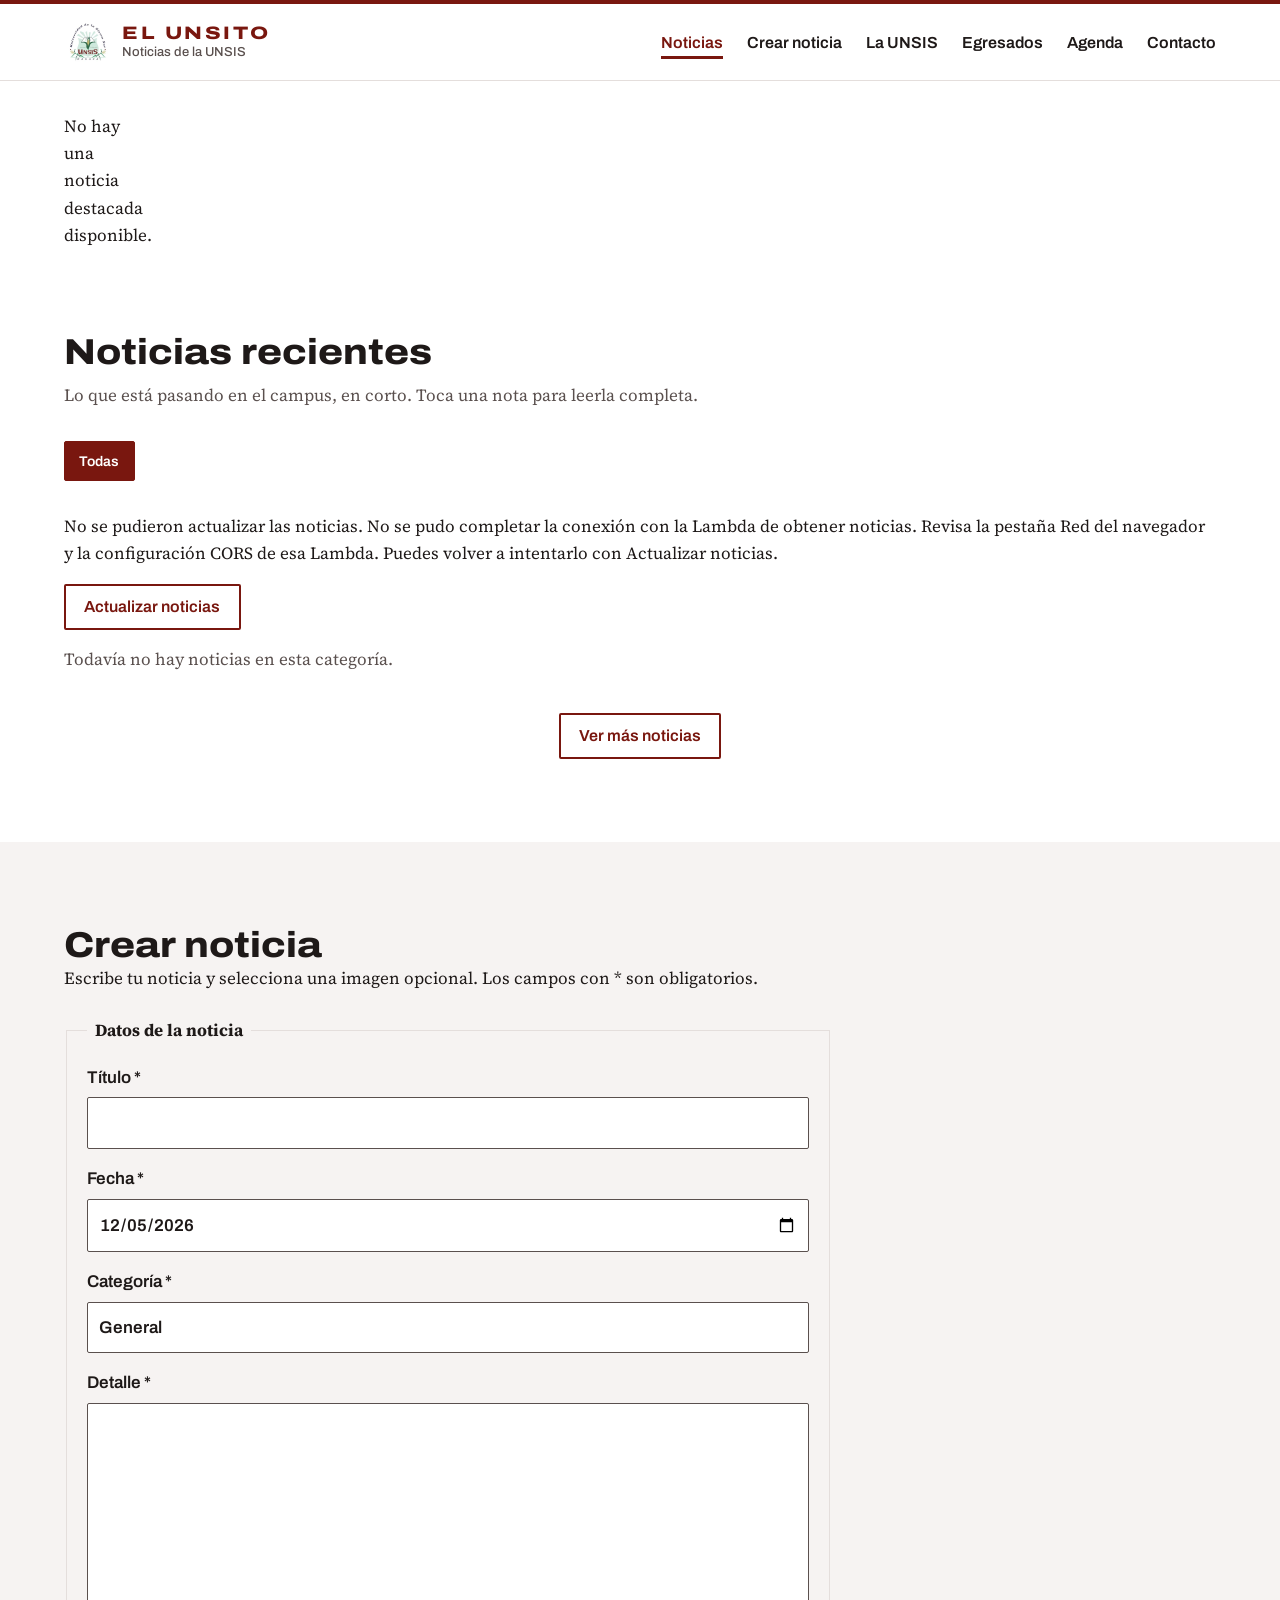
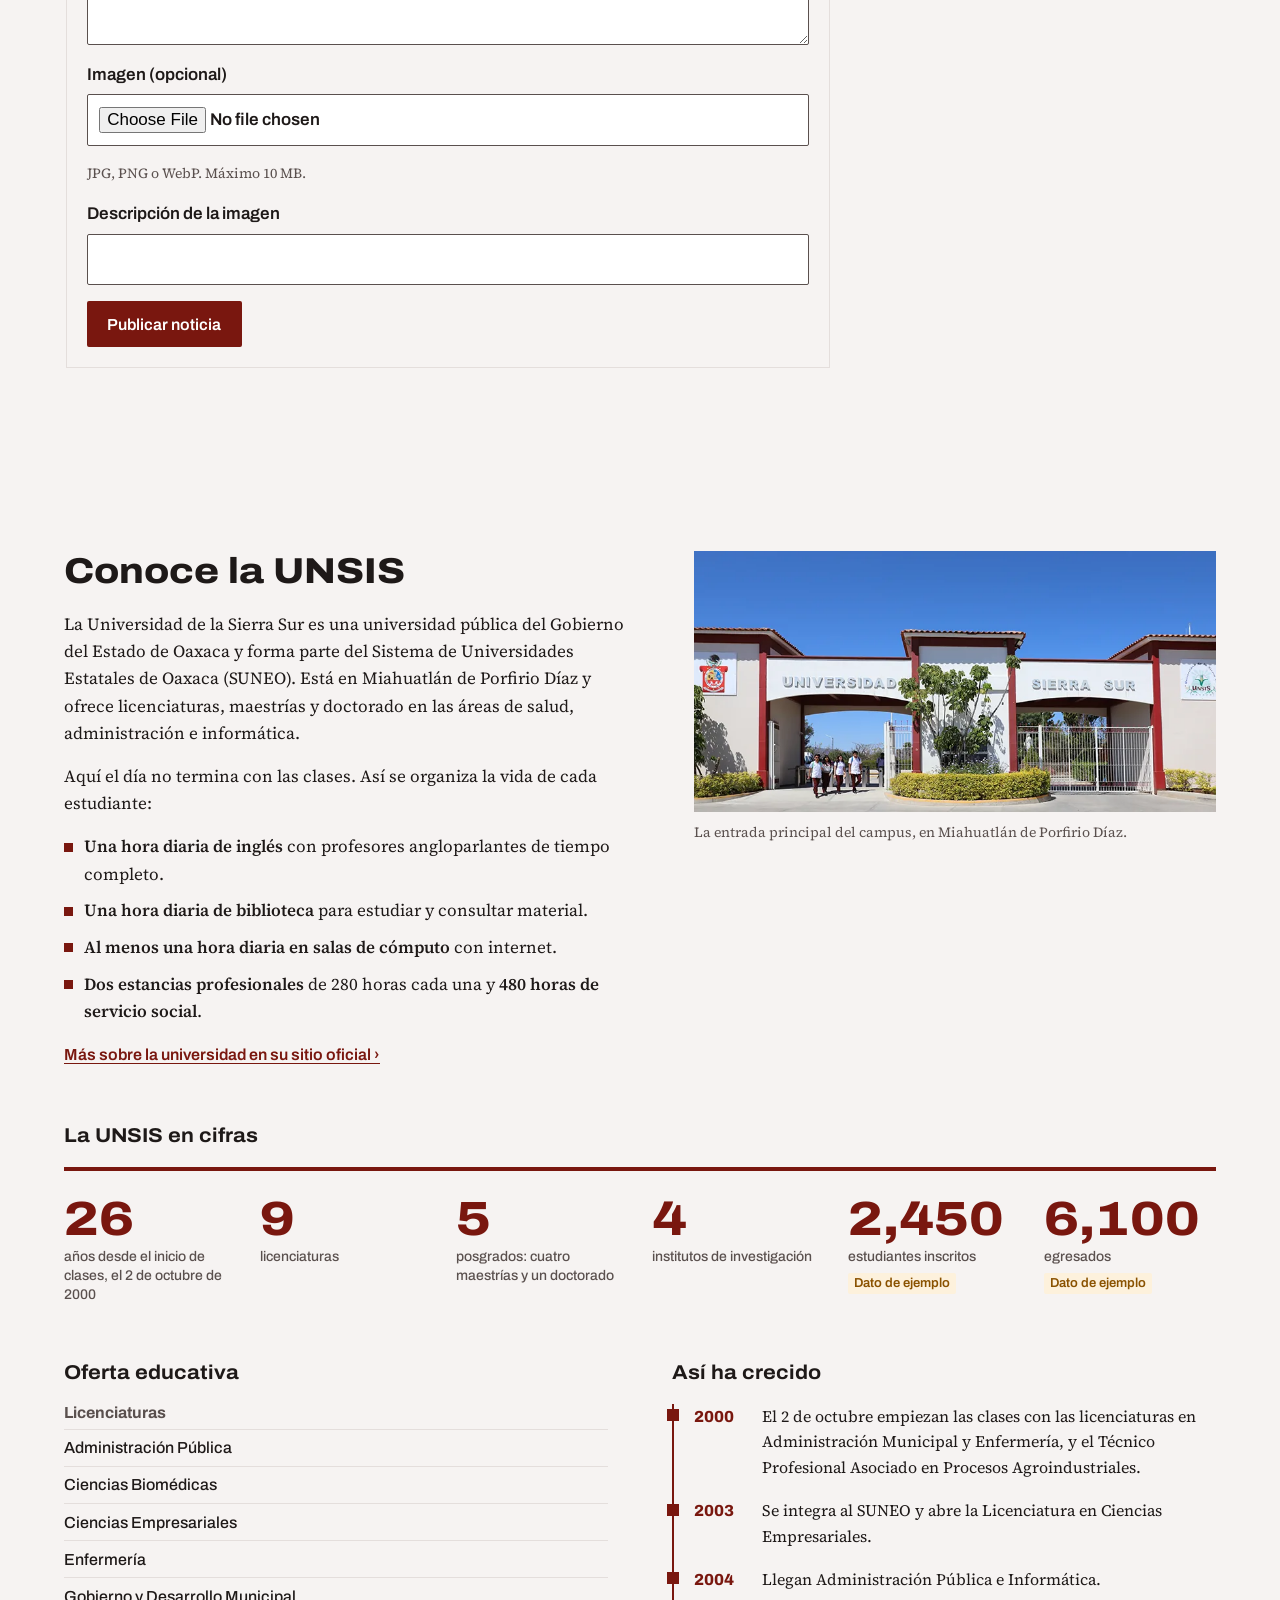
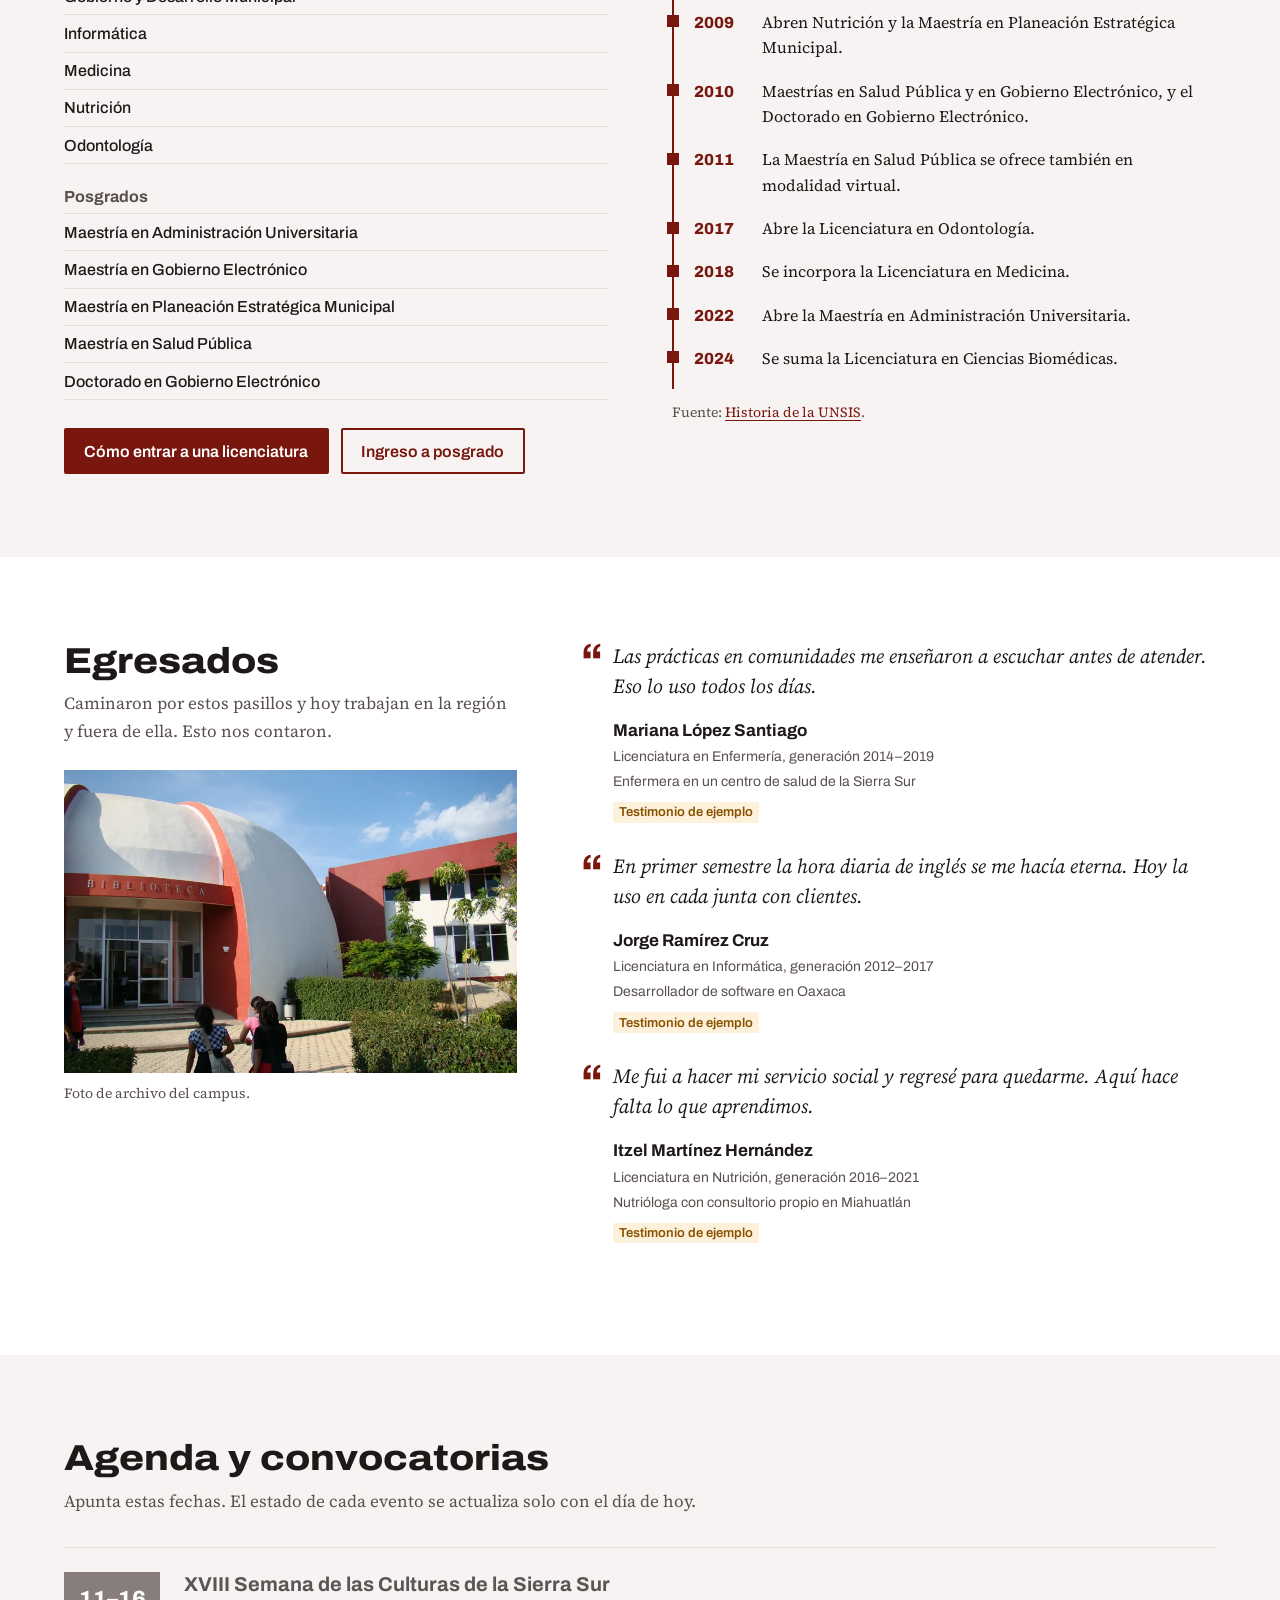
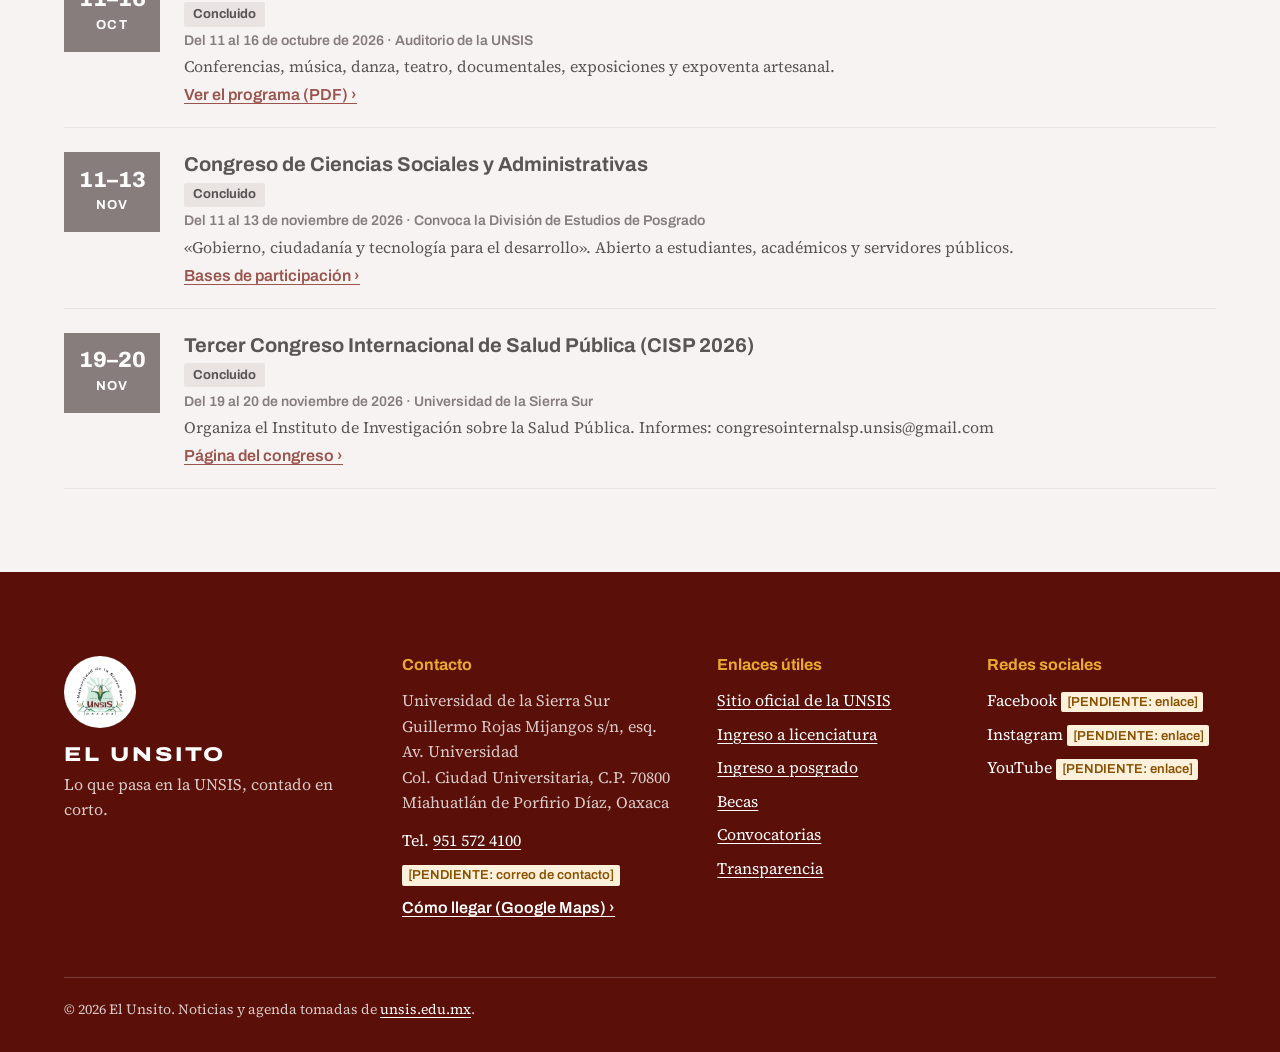
==== index.html @ 3e8b5d16 "Agrega Gaceta UNSIS y plan de monitoreo y resiliencia" ====
<!doctype html>
<html lang="es-MX">
<head>
  <meta charset="utf-8">
  <meta name="viewport" content="width=device-width, initial-scale=1">
  <title>El Unsito | Noticias de la Universidad de la Sierra Sur</title>
  <meta name="description" content="El Unsito: noticias, agenda y vida universitaria de la Universidad de la Sierra Sur (UNSIS), en Miahuatlán de Porfirio Díaz, Oaxaca.">
  <link rel="icon" href="imagenes/favicon.png" type="image/png">

  <!-- Tipografías: Archivo (titulares) y Source Serif 4 (lectura). Sin internet se usan las del sistema. -->
  <link rel="preconnect" href="https://fonts.googleapis.com">
  <link rel="preconnect" href="https://fonts.gstatic.com" crossorigin>
  <link rel="stylesheet" href="https://fonts.googleapis.com/css2?family=Archivo:wdth,wght@100..125,400..800&family=Source+Serif+4:ital,opsz,wght@0,8..60,400..700;1,8..60,400..700&display=swap">
  <link rel="stylesheet" href="css/styles.css">

  <!-- Marca que JavaScript está disponible (el menú móvil solo se oculta si hay JS) -->
  <script>document.documentElement.classList.add('js');</script>
  <script src="js/main.js?v=noticias-compatibilidad-6" defer></script>
</head>
<body>
  <a class="saltar" href="#contenido">Saltar al contenido</a>

  <!-- ========== ENCABEZADO FIJO ========== -->
  <header class="encabezado">
    <div class="contenedor encabezado__barra">
      <h1 class="marca">
        <a class="marca__enlace" href="#inicio">
          <img class="marca__logo" src="imagenes/logo-unsis.webp" alt="" width="48" height="48">
          <span class="marca__textos">
            <span class="marca__nombre">El Unsito</span>
            <span class="marca__lema">Noticias de la UNSIS</span>
          </span>
        </a>
      </h1>

      <button class="menu-boton" type="button" aria-expanded="false" aria-controls="menu-principal">
        <span class="menu-boton__icono" aria-hidden="true"></span>
        <span class="menu-boton__texto">Menú</span>
      </button>

      <nav class="navegacion" id="menu-principal" aria-label="Principal">
        <ul class="navegacion__lista">
          <li><a class="navegacion__enlace" href="#noticias">Noticias</a></li>
          <li><a class="navegacion__enlace" href="#crear-noticia">Crear noticia</a></li>
          <li><a class="navegacion__enlace" href="#unsis">La UNSIS</a></li>
          <li><a class="navegacion__enlace" href="#egresados">Egresados</a></li>
          <li><a class="navegacion__enlace" href="#agenda">Agenda</a></li>
          <li><a class="navegacion__enlace" href="#contacto">Contacto</a></li>
        </ul>
      </nav>
    </div>
  </header>

  <main id="contenido" tabindex="-1">

    <!-- ========== NOTICIA DESTACADA (se llena desde js/main.js) ========== -->
    <section class="destacada" id="inicio" aria-labelledby="destacada-titulo">
      <div class="contenedor destacada__rejilla" id="destacada"></div>
      <noscript>
        <div class="contenedor aviso-sin-js">
          <p>Para ver las noticias y la agenda activa JavaScript en tu navegador, o visita <a href="https://www.unsis.edu.mx/web/">unsis.edu.mx</a>.</p>
        </div>
      </noscript>
    </section>

    <!-- ========== NOTICIAS RECIENTES ========== -->
    <section class="seccion noticias" id="noticias" aria-labelledby="noticias-titulo">
      <div class="contenedor">
        <div class="seccion__cabecera">
          <h2 class="seccion__titulo" id="noticias-titulo">Noticias recientes</h2>
          <p class="seccion__entrada">Lo que está pasando en el campus, en corto. Toca una nota para leerla completa.</p>
        </div>

        <div class="filtros" role="group" aria-label="Filtrar noticias por categoría" id="filtros"></div>
        <p role="status" aria-live="polite" id="noticias-estado"></p>
        <button class="boton boton--contorno" type="button" id="recargar-noticias">Actualizar noticias</button>

        <div class="rejilla-noticias" id="lista-noticias"></div>

        <div class="noticias__mas">
          <button class="boton boton--contorno" type="button" id="ver-mas" hidden>Ver más noticias</button>
        </div>
      </div>
    </section>

    <section class="seccion seccion--cal" id="crear-noticia" aria-labelledby="crear-titulo">
      <div class="contenedor">
        <h2 class="seccion__titulo" id="crear-titulo">Crear noticia</h2>
        <p>Escribe tu noticia y selecciona una imagen opcional. Los campos con * son obligatorios.</p>
        <form id="formulario-noticia" class="formulario-noticia">
          <fieldset id="campos-noticia">
            <legend>Datos de la noticia</legend>
            <label>Título *<input name="titulo" required maxlength="180"></label>
            <label>Fecha *<input name="fecha" type="date" required></label>
            <label>Categoría *<input name="categoria" required maxlength="60" value="General"></label>
            <label>Detalle *<textarea name="detalle" required rows="8" maxlength="30000"></textarea></label>
            <label>Imagen (opcional)<input name="archivo" type="file" accept="image/jpeg,image/png,image/webp"></label>
            <p class="formulario-noticia__ayuda">JPG, PNG o WebP. Máximo 10 MB.</p>
            <label>Descripción de la imagen<input name="alt" maxlength="300"></label>
            <button class="boton" type="submit">Publicar noticia</button>
          </fieldset>
          <p id="publicacion-estado" role="status" aria-live="polite"></p>
        </form>
      </div>
    </section>

    <!-- ========== INFORMACIÓN INSTITUCIONAL ========== -->
    <section class="seccion seccion--cal institucional" id="unsis" aria-labelledby="unsis-titulo">
      <div class="contenedor">
        <div class="institucional__intro">
          <div class="institucional__texto">
            <h2 class="seccion__titulo" id="unsis-titulo">Conoce la UNSIS</h2>
            <p>La Universidad de la Sierra Sur es una universidad pública del Gobierno del Estado de Oaxaca y forma parte del Sistema de Universidades Estatales de Oaxaca (SUNEO). Está en Miahuatlán de Porfirio Díaz y ofrece licenciaturas, maestrías y doctorado en las áreas de salud, administración e informática.</p>
            <p>Aquí el día no termina con las clases. Así se organiza la vida de cada estudiante:</p>
            <ul class="dia-unsis">
              <li><strong>Una hora diaria de inglés</strong> con profesores angloparlantes de tiempo completo.</li>
              <li><strong>Una hora diaria de biblioteca</strong> para estudiar y consultar material.</li>
              <li><strong>Al menos una hora diaria en salas de cómputo</strong> con internet.</li>
              <li><strong>Dos estancias profesionales</strong> de 280 horas cada una y <strong>480 horas de servicio social</strong>.</li>
            </ul>
            <p><a class="enlace-flecha" href="https://www.unsis.edu.mx/web/nuestra_universidad/que_es_la_unsis">Más sobre la universidad en su sitio oficial</a></p>
          </div>
          <figure class="institucional__foto">
            <img src="imagenes/entrada-principal.webp" width="800" height="400" loading="lazy" decoding="async"
                 alt="Entrada principal de la universidad: arco blanco con pilares rojos y la leyenda Universidad Sierra Sur; varios estudiantes salen caminando.">
            <figcaption>La entrada principal del campus, en Miahuatlán de Porfirio Díaz.</figcaption>
          </figure>
        </div>

        <!-- Cifras: se llenan desde js/main.js (arreglo CIFRAS) -->
        <h3 class="subtitulo">La UNSIS en cifras</h3>
        <dl class="cifras" id="cifras"></dl>

        <div class="institucional__columnas">
          <div class="oferta">
            <h3 class="subtitulo">Oferta educativa</h3>
            <h4 class="oferta__nivel">Licenciaturas</h4>
            <ul class="oferta__lista">
              <li><a href="https://www.unsis.edu.mx/web/ensenanza/licenciaturas/licenciatura_en_administracion_publica">Administración Pública</a></li>
              <li><a href="https://www.unsis.edu.mx/web/ensenanza/licenciaturas/licenciatura_en_ciencias_biomedicas">Ciencias Biomédicas</a></li>
              <li><a href="https://www.unsis.edu.mx/web/ensenanza/licenciaturas/licenciatura_en_ciencias_empresariales">Ciencias Empresariales</a></li>
              <li><a href="https://www.unsis.edu.mx/web/ensenanza/licenciaturas/licenciatura_en_enfermeria">Enfermería</a></li>
              <li><a href="https://www.unsis.edu.mx/web/ensenanza/licenciaturas/licenciatura_en_gobierno_y_desarrollo_municipal">Gobierno y Desarrollo Municipal</a></li>
              <li><a href="https://www.unsis.edu.mx/web/ensenanza/licenciaturas/licenciatura_en_informatica">Informática</a></li>
              <li><a href="https://www.unsis.edu.mx/web/ensenanza/licenciaturas/licenciatura_en_medicina">Medicina</a></li>
              <li><a href="https://www.unsis.edu.mx/web/ensenanza/licenciaturas/licenciatura_en_nutricion">Nutrición</a></li>
              <li><a href="https://www.unsis.edu.mx/web/ensenanza/licenciaturas/licenciatura_en_odontologia">Odontología</a></li>
            </ul>
            <h4 class="oferta__nivel">Posgrados</h4>
            <ul class="oferta__lista">
              <li><a href="https://www.unsis.edu.mx/web/ensenanza/posgrado/maestria_en_administracion_universitaria">Maestría en Administración Universitaria</a></li>
              <li><a href="https://www.unsis.edu.mx/web/ensenanza/posgrado/maestria_en_gobierno_electronico">Maestría en Gobierno Electrónico</a></li>
              <li><a href="https://www.unsis.edu.mx/web/ensenanza/posgrado/Maestria_en_planeacion_estrategica_municipal">Maestría en Planeación Estratégica Municipal</a></li>
              <li><a href="https://www.unsis.edu.mx/web/ensenanza/posgrado/maestria_en_salud_publica">Maestría en Salud Pública</a></li>
              <li><a href="https://www.unsis.edu.mx/web/ensenanza/posgrado/doctorado_en_gobierno_electronico">Doctorado en Gobierno Electrónico</a></li>
            </ul>
            <div class="oferta__acciones">
              <a class="boton" href="https://www.unsis.edu.mx/web/ensenanza/ingreso_a_la_licenciatura">Cómo entrar a una licenciatura</a>
              <a class="boton boton--contorno" href="https://www.unsis.edu.mx/web/ensenanza/ingreso_a_posgrado">Ingreso a posgrado</a>
            </div>
          </div>

          <div class="historia">
            <h3 class="subtitulo">Así ha crecido</h3>
            <ol class="linea-tiempo">
              <li><span class="linea-tiempo__anio">2000</span><p>El 2 de octubre empiezan las clases con las licenciaturas en Administración Municipal y Enfermería, y el Técnico Profesional Asociado en Procesos Agroindustriales.</p></li>
              <li><span class="linea-tiempo__anio">2003</span><p>Se integra al SUNEO y abre la Licenciatura en Ciencias Empresariales.</p></li>
              <li><span class="linea-tiempo__anio">2004</span><p>Llegan Administración Pública e Informática.</p></li>
              <li><span class="linea-tiempo__anio">2009</span><p>Abren Nutrición y la Maestría en Planeación Estratégica Municipal.</p></li>
              <li><span class="linea-tiempo__anio">2010</span><p>Maestrías en Salud Pública y en Gobierno Electrónico, y el Doctorado en Gobierno Electrónico.</p></li>
              <li><span class="linea-tiempo__anio">2011</span><p>La Maestría en Salud Pública se ofrece también en modalidad virtual.</p></li>
              <li><span class="linea-tiempo__anio">2017</span><p>Abre la Licenciatura en Odontología.</p></li>
              <li><span class="linea-tiempo__anio">2018</span><p>Se incorpora la Licenciatura en Medicina.</p></li>
              <li><span class="linea-tiempo__anio">2022</span><p>Abre la Maestría en Administración Universitaria.</p></li>
              <li><span class="linea-tiempo__anio">2024</span><p>Se suma la Licenciatura en Ciencias Biomédicas.</p></li>
            </ol>
            <p class="nota-fuente">Fuente: <a href="https://www.unsis.edu.mx/web/nuestra_universidad/historia">Historia de la UNSIS</a>.</p>
          </div>
        </div>
      </div>
    </section>

    <!-- ========== EGRESADOS (se llena desde js/main.js) ========== -->
    <section class="seccion egresados" id="egresados" aria-labelledby="egresados-titulo">
      <div class="contenedor egresados__rejilla">
        <div class="egresados__cabecera">
          <h2 class="seccion__titulo" id="egresados-titulo">Egresados</h2>
          <p class="seccion__entrada">Caminaron por estos pasillos y hoy trabajan en la región y fuera de ella. Esto nos contaron.</p>
          <figure class="egresados__foto">
            <img src="imagenes/biblioteca-cupula.webp" width="800" height="600" loading="lazy" decoding="async"
                 alt="Edificio de la biblioteca con cúpula blanca y banda roja; varias estudiantes caminan hacia la entrada.">
            <figcaption>Foto de archivo del campus.</figcaption>
          </figure>
        </div>
        <ul class="testimonios" id="testimonios"></ul>
      </div>
    </section>

    <!-- ========== AGENDA Y CONVOCATORIAS (se llena desde js/main.js) ========== -->
    <section class="seccion seccion--cal agenda" id="agenda" aria-labelledby="agenda-titulo">
      <div class="contenedor">
        <div class="seccion__cabecera">
          <h2 class="seccion__titulo" id="agenda-titulo">Agenda y convocatorias</h2>
          <p class="seccion__entrada">Apunta estas fechas. El estado de cada evento se actualiza solo con el día de hoy.</p>
        </div>
        <ol class="agenda__lista" id="lista-agenda"></ol>
      </div>
    </section>
  </main>

  <!-- ========== PIE DE PÁGINA ========== -->
  <footer class="pie" id="contacto">
    <div class="contenedor pie__rejilla">
      <div class="pie__marca">
        <img class="pie__logo" src="imagenes/logo-unsis.webp" width="72" height="72" loading="lazy" alt="Escudo de la Universidad de la Sierra Sur">
        <p class="pie__nombre">El Unsito</p>
        <p>Lo que pasa en la UNSIS, contado en corto.</p>
      </div>

      <div class="pie__bloque">
        <h2 class="pie__titulo">Contacto</h2>
        <address class="pie__direccion">
          Universidad de la Sierra Sur<br>
          Guillermo Rojas Mijangos s/n, esq. Av. Universidad<br>
          Col. Ciudad Universitaria, C.P. 70800<br>
          Miahuatlán de Porfirio Díaz, Oaxaca
        </address>
        <p>Tel. <a href="tel:+529515724100">951 572 4100</a></p>
        <p><span class="marcador">[PENDIENTE: correo de contacto]</span></p>
        <p><a class="enlace-flecha" href="https://www.google.com/maps/search/?api=1&amp;query=Universidad+de+la+Sierra+Sur%2C+Miahuatl%C3%A1n+de+Porfirio+D%C3%ADaz%2C+Oaxaca">Cómo llegar (Google Maps)</a></p>
      </div>

      <div class="pie__bloque">
        <h2 class="pie__titulo">Enlaces útiles</h2>
        <ul class="pie__lista">
          <li><a href="https://www.unsis.edu.mx/web/">Sitio oficial de la UNSIS</a></li>
          <li><a href="https://www.unsis.edu.mx/web/ensenanza/ingreso_a_la_licenciatura">Ingreso a licenciatura</a></li>
          <li><a href="https://www.unsis.edu.mx/web/ensenanza/ingreso_a_posgrado">Ingreso a posgrado</a></li>
          <li><a href="https://www.unsis.edu.mx/web/ensenanza/becas">Becas</a></li>
          <li><a href="https://www.unsis.edu.mx/web/node/323">Convocatorias</a></li>
          <li><a href="https://www.unsis.edu.mx/web/node/208">Transparencia</a></li>
        </ul>
      </div>

      <div class="pie__bloque">
        <h2 class="pie__titulo">Redes sociales</h2>
        <!-- Se llena desde js/main.js (arreglo REDES) -->
        <ul class="pie__lista" id="redes"></ul>
      </div>
    </div>
    <div class="contenedor pie__legal">
      <p>© <span id="anio">2026</span> El Unsito. Noticias y agenda tomadas de <a href="https://www.unsis.edu.mx/web/">unsis.edu.mx</a>.</p>
    </div>
  </footer>

  <!-- ========== LECTOR DE NOTAS (ventana accesible) ========== -->
  <dialog class="lector" id="lector" aria-labelledby="lector-titulo">
    <div class="lector__marco">
      <button class="lector__cerrar" type="button" data-cerrar>Cerrar<span aria-hidden="true">×</span></button>
      <article class="lector__contenido" id="lector-contenido"></article>
    </div>
  </dialog>
</body>
</html>
---- css/styles.css ----
/* ==========================================================================
   El Unsito · Hoja de estilos
   Concepto "letrero de campus": muros blancos (fondo) y bandas rojo óxido
   con letras blancas, como los letreros de los edificios de la UNSIS.
   Enfoque mobile-first: los estilos base son para celular y las
   consultas @media agregan cambios para tableta (40rem) y escritorio (64rem).
   ========================================================================== */

/* ---------- 1. Variables de diseño (tokens) ---------- */
:root {
  /* Color institucional (verificado en unsis.edu.mx) y derivados */
  --rojo: #79170F;            /* rojo óxido: marca, botones, letreros */
  --rojo-profundo: #5A0F09;   /* hover y pie de página */
  --rojo-tenue: #F8ECEA;
  --azul: #1D4E6E;            /* azul sierra: secundario y anillo de foco */
  --azul-tenue: #E8EFF5;
  --maiz: #E8A92C;            /* acento: solo sobre fondos oscuros */
  --maiz-oscuro: #7F5600;

  /* Neutros */
  --tinta: #1E1918;
  --piedra: #5A504E;
  --linea: #E4DEDC;
  --cal: #F6F3F2;
  --blanco: #FFFFFF;
  --sobre-rojo-tenue: #F3DDD9; /* texto secundario sobre rojo (8.4:1) */
  --sobre-pie: #D9C9C6;        /* texto secundario en el pie (8.7:1) */

  /* Estados (texto / fondo) */
  --exito: #1F6E3D;  --exito-fondo: #E6F2EA;
  --aviso: #8A5200;  --aviso-fondo: #FDF1DC;
  --error: #B3261E;  --error-fondo: #FCEBEA;
  --info: #1D4E6E;   --info-fondo: #E8EFF5;

  /* Tipografía */
  --fuente-titulos: "Archivo", "Helvetica Neue", Arial, sans-serif;
  --fuente-texto: "Source Serif 4", Georgia, "Times New Roman", serif;
  --t-mini: 0.8125rem;
  --t-chico: 0.875rem;
  --t-ui: 1rem;
  --t-base: 1.0625rem;
  --t-medio: 1.25rem;
  --t-seccion: clamp(1.625rem, 1.2rem + 1.6vw, 2.25rem);
  --t-portada: clamp(1.875rem, 1.1rem + 3.2vw, 3.25rem);
  --t-cifra: clamp(2.25rem, 1.8rem + 1.8vw, 3rem);

  /* Espacios y medidas */
  --margen-lateral: clamp(1rem, 4vw, 2rem);
  --ancho-max: 72rem;
  --espacio-seccion: clamp(3rem, 2rem + 4vw, 5.5rem);
  --alto-encabezado: 4.25rem;
  --radio: 2px;
  --transicion: 180ms ease;
}

/* ---------- 2. Base ---------- */
*, *::before, *::after { box-sizing: border-box; }

html {
  scroll-behavior: smooth;
  scroll-padding-top: calc(var(--alto-encabezado) + 1rem);
  -webkit-text-size-adjust: 100%;
}

body {
  margin: 0;
  background: var(--blanco);
  color: var(--tinta);
  font-family: var(--fuente-texto);
  font-size: var(--t-base);
  line-height: 1.6;
  font-optical-sizing: auto;
}

/* Evita que la página se desplace detrás del lector abierto */
html:has(dialog[open]) { overflow: hidden; }

img { display: block; max-width: 100%; height: auto; }

h1, h2, h3, h4 {
  margin: 0;
  font-family: var(--fuente-titulos);
  line-height: 1.12;
  text-wrap: balance;
}

p { margin: 0; }

a { color: var(--rojo); text-underline-offset: 0.18em; text-decoration-thickness: 1px; }
a:hover { color: var(--rojo-profundo); text-decoration-thickness: 2px; }

/* Foco visible: azul sierra en fondos claros, maíz en fondos oscuros */
:focus-visible { outline: 3px solid var(--azul); outline-offset: 3px; }
.pie :focus-visible,
.destacada__letrero :focus-visible { outline-color: var(--maiz); }
main:focus { outline: none; }

/* ---------- 3. Utilidades ---------- */
.contenedor {
  width: min(100% - 2 * var(--margen-lateral), var(--ancho-max));
  margin-inline: auto;
}

.visualmente-oculto {
  position: absolute !important;
  width: 1px; height: 1px;
  margin: -1px; padding: 0; overflow: hidden;
  clip: rect(0 0 0 0); white-space: nowrap; border: 0;
}

/* Enlace para saltar al contenido (aparece al recibir foco) */
.saltar {
  position: absolute; left: 1rem; top: -4rem; z-index: 100;
  padding: 0.75rem 1rem;
  background: var(--tinta); color: var(--blanco);
  font: 600 var(--t-ui) var(--fuente-titulos);
}
.saltar:focus { top: 1rem; color: var(--blanco); }

/* Marcadores de contenido pendiente o de ejemplo */
.marcador {
  display: inline-block;
  padding: 0.1em 0.45em;
  background: var(--aviso-fondo); color: var(--aviso);
  font: 600 var(--t-mini)/1.4 var(--fuente-titulos);
  border-radius: var(--radio);
}

/* ---------- 4. Botones y enlaces ---------- */
.boton {
  display: inline-flex; align-items: center; justify-content: center;
  min-height: 2.875rem;
  padding: 0.6rem 1.15rem;
  border: 2px solid var(--rojo);
  border-radius: var(--radio);
  background: var(--rojo); color: var(--blanco);
  font: 600 var(--t-ui)/1.2 var(--fuente-titulos);
  text-decoration: none;
  cursor: pointer;
  transition: background-color var(--transicion), color var(--transicion), border-color var(--transicion);
}
.boton:hover { background: var(--rojo-profundo); border-color: var(--rojo-profundo); color: var(--blanco); }

.boton--contorno { background: transparent; color: var(--rojo); }
.boton--contorno:hover { background: var(--rojo-tenue); color: var(--rojo-profundo); }

.enlace-flecha {
  font: 600 var(--t-ui) var(--fuente-titulos);
}
.enlace-flecha::after { content: " ›"; }

/* ---------- 5. Encabezado fijo ---------- */
.encabezado {
  position: sticky; top: 0; z-index: 50;
  background: var(--blanco);
  border-top: 4px solid var(--rojo);       /* la cornisa roja de los edificios */
  border-bottom: 1px solid var(--linea);
}

.encabezado__barra {
  display: flex; align-items: center; justify-content: space-between;
  gap: 1rem;
  min-height: var(--alto-encabezado);
}

.marca { font-size: inherit; }
.marca__enlace {
  display: flex; align-items: center; gap: 0.625rem;
  color: var(--tinta); text-decoration: none;
}
.marca__enlace:hover { color: var(--tinta); }
.marca__logo { width: 2.75rem; height: 2.75rem; }
.marca__textos { display: grid; line-height: 1.1; }

/* Nombre con letras espaciadas, como la rotulación del arco de entrada */
.marca__nombre {
  font: 800 1.125rem/1 var(--fuente-titulos);
  font-stretch: 125%;
  letter-spacing: 0.14em;
  text-transform: uppercase;
  color: var(--rojo);
}
.marca__lema {
  margin-top: 0.2rem;
  font: 500 var(--t-mini)/1.2 var(--fuente-titulos);
  color: var(--piedra);
}

/* Botón de menú (solo celular) */
.menu-boton {
  display: none;
  align-items: center; gap: 0.5rem;
  min-height: 2.75rem; padding: 0.5rem 0.75rem;
  border: 1px solid var(--piedra); border-radius: var(--radio);
  background: var(--blanco); color: var(--tinta);
  font: 600 var(--t-ui) var(--fuente-titulos);
  cursor: pointer;
}
.js .menu-boton { display: inline-flex; }

/* Ícono de tres líneas hecho con CSS; se convierte en X al abrir */
.menu-boton__icono,
.menu-boton__icono::before,
.menu-boton__icono::after {
  display: block; width: 1.125rem; height: 2px;
  background: currentColor;
  transition: transform var(--transicion), background-color var(--transicion);
}
.menu-boton__icono { position: relative; }
.menu-boton__icono::before,
.menu-boton__icono::after { content: ""; position: absolute; left: 0; }
.menu-boton__icono::before { top: -6px; }
.menu-boton__icono::after { top: 6px; }
.menu-boton[aria-expanded="true"] .menu-boton__icono { background: transparent; }
.menu-boton[aria-expanded="true"] .menu-boton__icono::before { transform: translateY(6px) rotate(45deg); }
.menu-boton[aria-expanded="true"] .menu-boton__icono::after { transform: translateY(-6px) rotate(-45deg); }

/* Navegación: sin JS se muestra siempre; con JS se despliega con el botón */
.navegacion__lista {
  display: flex; flex-wrap: wrap; gap: 0.25rem 1rem;
  margin: 0; padding: 0; list-style: none;
}
.navegacion__enlace {
  display: block; padding: 0.5rem 0;
  font: 600 var(--t-ui) var(--fuente-titulos);
  color: var(--tinta); text-decoration: none;
}
.navegacion__enlace:hover { color: var(--rojo); }
.navegacion__enlace.es-activo { color: var(--rojo); box-shadow: inset 0 -3px 0 var(--rojo); }

.js .navegacion {
  display: none;
  position: absolute; left: 0; right: 0; top: 100%;
  background: var(--blanco);
  border-bottom: 1px solid var(--linea);
  box-shadow: 0 12px 24px -16px rgb(30 25 24 / 0.35);
}
.js .menu-boton[aria-expanded="true"] + .navegacion {
  display: block;
  animation: menu-baja 160ms ease-out;
}
.js .navegacion__lista {
  flex-direction: column; gap: 0;
  width: min(100% - 2 * var(--margen-lateral), var(--ancho-max));
  margin-inline: auto; padding-block: 0.5rem 1rem;
}
.js .navegacion__enlace { padding: 0.85rem 0; font-size: var(--t-medio); border-bottom: 1px solid var(--linea); }
.js .navegacion__enlace.es-activo { box-shadow: none; }

@keyframes menu-baja {
  from { opacity: 0; transform: translateY(-6px); }
  to { opacity: 1; transform: none; }
}

/* ---------- 6. Noticia destacada (hero con letrero) ---------- */
.destacada { padding-block: 0; }

.destacada__rejilla { display: grid; }

.destacada__foto {
  position: relative;
  margin: 0 calc(var(--margen-lateral) * -1);   /* a sangre en celular */
}
.destacada__foto img {
  width: 100%;
  aspect-ratio: 4 / 3;
  object-fit: cover;
  object-position: 55% 50%;
}
/* Crédito sobre la foto */
.destacada__credito {
  position: absolute; top: 0.75rem; right: 0.75rem;
  padding: 0.2rem 0.5rem;
  background: rgb(30 25 24 / 0.78); color: var(--blanco);
  font: 500 var(--t-mini) var(--fuente-titulos);
}

/* El letrero: banda roja con letras blancas montada sobre la foto */
.destacada__letrero {
  position: relative;
  margin: -3.5rem calc(var(--margen-lateral) * -1) 0 0;
  padding: 1.25rem var(--margen-lateral) 1.5rem 1.25rem;
  background: var(--rojo); color: var(--blanco);
  animation: letrero-entra 750ms cubic-bezier(0.2, 0.7, 0.2, 1) 120ms both;
}
.destacada__meta {
  display: flex; flex-wrap: wrap; gap: 0.25rem 1rem;
  margin-bottom: 0.6rem;
  font: 600 var(--t-chico)/1.3 var(--fuente-titulos);
}
.destacada__categoria { color: var(--maiz); }
.destacada__meta time { color: var(--sobre-rojo-tenue); font-weight: 500; }
.destacada__titulo {
  font-size: var(--t-portada);
  font-weight: 800;
  font-stretch: 112%;
  line-height: 1.05;
  letter-spacing: -0.01em;
}

.destacada__texto { display: grid; gap: 1.25rem; padding-top: 1.5rem; }
.destacada__entrada { font-size: var(--t-medio); line-height: 1.55; max-width: 38rem; }
.lugar {
  font: 700 0.92em var(--fuente-titulos);
  font-variant-caps: all-small-caps;
  letter-spacing: 0.04em;
}
.destacada__acciones { display: flex; flex-wrap: wrap; gap: 0.75rem; }

@keyframes letrero-entra {
  from { clip-path: inset(0 100% 0 0); }
  to { clip-path: inset(0 0 0 0); }
}

/* ---------- 7. Secciones ---------- */
.seccion { padding-block: var(--espacio-seccion); }
.seccion--cal { background: var(--cal); }

.seccion__cabecera { display: grid; gap: 0.6rem; margin-bottom: 2rem; max-width: 42rem; }
.seccion__titulo { font-size: var(--t-seccion); font-weight: 800; font-stretch: 112%; }
.seccion__entrada { color: var(--piedra); }

.subtitulo {
  margin-bottom: 1.25rem;
  font-size: var(--t-medio); font-weight: 700; font-stretch: 108%;
}

/* ---------- 8. Noticias: filtros y tarjetas ---------- */
.filtros { display: flex; flex-wrap: wrap; gap: 0.5rem; margin-bottom: 2rem; }
.filtro {
  min-height: 2.5rem; padding: 0.4rem 0.9rem;
  border: 1px solid var(--piedra); border-radius: var(--radio);
  background: var(--blanco); color: var(--tinta);
  font: 600 var(--t-chico) var(--fuente-titulos);
  cursor: pointer;
  transition: background-color var(--transicion), color var(--transicion);
}
.filtro:hover { background: var(--rojo-tenue); }
.filtro[aria-pressed="true"] { background: var(--rojo); border-color: var(--rojo); color: var(--blanco); }

.rejilla-noticias {
  display: grid; gap: 2.5rem 2rem;
  grid-template-columns: 1fr;
}

.tarjeta { position: relative; display: grid; align-content: start; gap: 1rem; }
.tarjeta__portada { aspect-ratio: 3 / 2; overflow: hidden; background: var(--cal); }
.tarjeta__portada img { width: 100%; height: 100%; object-fit: cover; }
.tarjeta__cuerpo { display: flex; flex-direction: column; gap: 0.5rem; min-width: 0; }
.tarjeta__meta { order: -1; }              /* visualmente arriba del título */
.tarjeta__titulo { font-size: var(--t-medio); font-weight: 700; font-stretch: 105%; line-height: 1.2; }
.tarjeta__enlace { color: var(--tinta); text-decoration: none; }
.tarjeta__enlace::after { content: ""; position: absolute; inset: 0; }  /* toda la tarjeta es clicable */
.tarjeta:hover .tarjeta__enlace { color: var(--rojo); text-decoration: underline; text-decoration-thickness: 2px; }
.tarjeta__enlace:focus-visible { outline: none; }
.tarjeta:has(.tarjeta__enlace:focus-visible) { outline: 3px solid var(--azul); outline-offset: 6px; }
.tarjeta__resumen {
  color: var(--piedra); font-size: var(--t-ui);
  display: -webkit-box; -webkit-line-clamp: 3; -webkit-box-orient: vertical; overflow: hidden;
}

/* Meta: categoría y fecha */
.meta {
  display: flex; flex-wrap: wrap; gap: 0.25rem 0.9rem;
  font: 600 var(--t-chico)/1.3 var(--fuente-titulos);
}
.meta__categoria { color: var(--rojo); }
.meta time { color: var(--piedra); font-weight: 500; }

/* Portada tipográfica: un muro claro con un letrero de color */
.portada-letrero {
  display: grid; align-content: center;
  width: 100%; height: 100%;
  background: var(--cal);
}
.portada-letrero__banda {
  padding: 0.9rem 1.25rem;
  background: var(--rojo); color: var(--blanco);
  font: 700 clamp(0.95rem, 0.8rem + 0.6vw, 1.15rem)/1.25 var(--fuente-titulos);
  font-stretch: 125%;
  letter-spacing: 0.12em;
  text-transform: uppercase;
}
.portada-letrero--azul .portada-letrero__banda { background: var(--azul); }
.portada-letrero--maiz .portada-letrero__banda { background: var(--maiz); color: var(--tinta); }
.portada-letrero--tinta .portada-letrero__banda { background: var(--tinta); }

.noticias__mas { display: flex; justify-content: center; margin-top: 2.5rem; }
.noticias__vacio { color: var(--piedra); }

/* ---------- 9. Información institucional ---------- */
.institucional__intro { display: grid; gap: 2rem; margin-bottom: 3.5rem; }
.institucional__texto { display: grid; gap: 1rem; max-width: 40rem; }
.institucional__texto .seccion__titulo { margin-bottom: 0.25rem; }

.dia-unsis { display: grid; gap: 0.6rem; margin: 0; padding: 0; list-style: none; }
.dia-unsis li { padding-left: 1.25rem; position: relative; }
.dia-unsis li::before {               /* pequeño letrero rojo como viñeta */
  content: ""; position: absolute; left: 0; top: 0.55em;
  width: 0.55rem; height: 0.55rem; background: var(--rojo);
}
.dia-unsis strong { font-weight: 600; }

.institucional__foto { margin: 0; }
.institucional__foto img { width: 100%; aspect-ratio: 2 / 1; object-fit: cover; }
.institucional__foto figcaption,
.egresados__foto figcaption {
  margin-top: 0.6rem; color: var(--piedra); font-size: var(--t-chico);
}

/* Cifras clave */
.cifras {
  display: grid; grid-template-columns: repeat(2, minmax(0, 1fr));
  gap: 1.75rem 1.5rem;
  margin: 0 0 3.5rem; padding-top: 1.5rem;
  border-top: 4px solid var(--rojo);
}
.cifra { display: flex; flex-direction: column-reverse; justify-content: flex-end; gap: 0.35rem; }
.cifra dd {
  margin: 0;
  font: 800 var(--t-cifra)/1 var(--fuente-titulos);
  font-stretch: 115%;
  font-variant-numeric: tabular-nums;
  color: var(--rojo);
}
.cifra dt { font: 500 var(--t-chico)/1.35 var(--fuente-titulos); color: var(--piedra); }
.cifra .marcador { margin-top: 0.35rem; }

.institucional__columnas { display: grid; gap: 3rem; }

.oferta__nivel {
  margin: 1.5rem 0 0.5rem;
  font: 700 var(--t-ui) var(--fuente-titulos); color: var(--piedra);
}
.oferta__nivel:first-of-type { margin-top: 0; }
.oferta__lista { margin: 0; padding: 0; list-style: none; border-top: 1px solid var(--linea); }
.oferta__lista li { border-bottom: 1px solid var(--linea); }
.oferta__lista a {
  display: block; padding: 0.6rem 0;
  font: 500 var(--t-ui) var(--fuente-titulos);
  color: var(--tinta); text-decoration: none;
}
.oferta__lista a:hover { color: var(--rojo); }
.oferta__acciones { display: flex; flex-wrap: wrap; gap: 0.75rem; margin-top: 1.75rem; }

/* Línea de tiempo: el orden de los años es información real */
.linea-tiempo { margin: 0; padding: 0; list-style: none; border-left: 2px solid var(--rojo); }
.linea-tiempo li {
  position: relative;
  display: grid; grid-template-columns: 3.5rem 1fr; gap: 0.75rem;
  padding: 0 0 1.1rem 1.25rem;
}
.linea-tiempo li::before {
  content: ""; position: absolute; left: -7px; top: 0.35rem;
  width: 12px; height: 12px; background: var(--rojo);
}
.linea-tiempo__anio {
  font: 800 var(--t-ui)/1.6 var(--fuente-titulos);
  font-variant-numeric: tabular-nums; color: var(--rojo);
}
.linea-tiempo p { font-size: var(--t-ui); }
.nota-fuente { margin-top: 0.75rem; color: var(--piedra); font-size: var(--t-chico); }

/* ---------- 10. Egresados ---------- */
.egresados__rejilla { display: grid; gap: 2.5rem; }
.egresados__cabecera { display: grid; gap: 0.6rem; align-content: start; }
.egresados__foto { margin: 1rem 0 0; }
.egresados__foto img { width: 100%; aspect-ratio: 3 / 2; object-fit: cover; }

.testimonios { display: grid; margin: 0; padding: 0; list-style: none; }
.testimonio { margin: 0; padding-block: 1.75rem; border-top: 1px solid var(--linea); }
.testimonio:first-child { padding-top: 0; border-top: 0; }
.testimonio blockquote { position: relative; margin: 0 0 1rem; padding-left: 2rem; }
.testimonio blockquote::before {
  content: "“"; position: absolute; left: 0; top: -0.2rem;
  font: 800 2.75rem/1 var(--fuente-titulos); color: var(--rojo);
}
.testimonio blockquote p { font-size: var(--t-medio); font-style: italic; line-height: 1.5; }
.testimonio figcaption { display: grid; gap: 0.15rem; padding-left: 2rem; font-family: var(--fuente-titulos); }
.testimonio__nombre { font-weight: 700; }
.testimonio__dato { color: var(--piedra); font-size: var(--t-chico); }
.testimonio .marcador { justify-self: start; margin-top: 0.4rem; }

/* ---------- 11. Agenda ---------- */
.agenda__lista { display: grid; margin: 0; padding: 0; list-style: none; border-top: 1px solid var(--linea); }
.evento {
  display: grid; grid-template-columns: 5rem minmax(0, 1fr); gap: 1rem;
  padding-block: 1.5rem; border-bottom: 1px solid var(--linea);
}
.evento--concluido { opacity: 0.72; }

/* Fecha en un pequeño letrero */
.evento__fecha {
  display: grid; align-content: center; justify-items: center;
  align-self: start;
  min-height: 5rem; padding: 0.5rem 0.25rem;
  background: var(--rojo); color: var(--blanco);
  font-family: var(--fuente-titulos); text-align: center;
}
.evento__dias { font-weight: 800; font-size: 1.375rem; line-height: 1.05; font-variant-numeric: tabular-nums; }
.evento__mes { margin-top: 0.2rem; color: var(--maiz); font-size: var(--t-mini); font-weight: 700; letter-spacing: 0.08em; text-transform: uppercase; }
.evento--concluido .evento__fecha { background: var(--piedra); }
.evento--concluido .evento__mes { color: var(--blanco); }

.evento__cuerpo { display: grid; gap: 0.4rem; align-content: start; }
.evento__titulo { font-size: var(--t-medio); font-weight: 700; line-height: 1.2; }
.evento__lugar { font: 600 var(--t-chico) var(--fuente-titulos); color: var(--piedra); }
.evento__descripcion { font-size: var(--t-ui); overflow-wrap: anywhere; }
.evento__enlace { font: 600 var(--t-ui) var(--fuente-titulos); justify-self: start; }

/* Chips de estado */
.estado {
  justify-self: start;
  padding: 0.15rem 0.55rem;
  border-radius: var(--radio);
  font: 700 var(--t-mini)/1.5 var(--fuente-titulos);
}
.estado--info { background: var(--info-fondo); color: var(--info); }
.estado--exito { background: var(--exito-fondo); color: var(--exito); }
.estado--aviso { background: var(--aviso-fondo); color: var(--aviso); }
.estado--error { background: var(--error-fondo); color: var(--error); }
.estado--neutro { background: var(--linea); color: var(--tinta); }

/* ---------- 12. Pie de página ---------- */
.pie {
  padding-block: var(--espacio-seccion) 1.5rem;
  background: var(--rojo-profundo); color: var(--blanco);
  font-size: var(--t-ui);
}
.pie a { color: var(--blanco); }
.pie a:hover { color: var(--maiz); }
.pie p { margin-bottom: 0.5rem; }
.pie__rejilla { display: grid; gap: 2.5rem; }
.pie__logo { width: 4.5rem; height: 4.5rem; padding: 0.3rem; background: var(--blanco); border-radius: 50%; margin-bottom: 1rem; }
.pie__nombre {
  font: 800 var(--t-medio)/1 var(--fuente-titulos);
  font-stretch: 125%; letter-spacing: 0.14em; text-transform: uppercase;
}
.pie__marca p:last-child { color: var(--sobre-pie); }
.pie__titulo { margin-bottom: 0.9rem; font-size: var(--t-ui); font-weight: 700; color: var(--maiz); }
.pie__direccion { margin-bottom: 0.75rem; font-style: normal; color: var(--sobre-pie); }
.pie__lista { display: grid; gap: 0.5rem; margin: 0; padding: 0; list-style: none; }
.pie__legal {
  margin-top: 3rem; padding-top: 1.25rem;
  border-top: 1px solid rgb(255 255 255 / 0.2);
  color: var(--sobre-pie); font-size: var(--t-chico);
}

/* ---------- 13. Lector de notas (dialog) ---------- */
.lector {
  width: min(100% - 1.5rem, 46rem);
  max-height: calc(100dvh - 1.5rem);
  margin: auto; padding: 0;
  border: 0; border-top: 6px solid var(--rojo);
  background: var(--blanco); color: var(--tinta);
  box-shadow: 0 24px 64px -24px rgb(30 25 24 / 0.6);
}
.lector::backdrop { background: rgb(30 25 24 / 0.6); }
.lector[open] { animation: lector-abre 220ms ease-out; }
.lector__marco { position: relative; }
.lector__cerrar {
  position: sticky; top: 0; z-index: 2;
  display: flex; gap: 0.35rem; margin-left: auto;
  min-height: 2.75rem; padding: 0.5rem 1rem;
  border: 0; background: var(--blanco); color: var(--rojo);
  font: 700 var(--t-ui) var(--fuente-titulos);
  cursor: pointer;
}
.lector__cerrar:hover { color: var(--rojo-profundo); text-decoration: underline; }
.lector__cerrar:focus-visible { outline-offset: -4px; }
.lector__contenido { display: grid; gap: 1.1rem; padding: 0 clamp(1.25rem, 4vw, 2.5rem) 2.5rem; }
.lector__portada { margin: 0 calc(clamp(1.25rem, 4vw, 2.5rem) * -1); aspect-ratio: 2 / 1; overflow: hidden; }
.lector__portada img { width: 100%; height: 100%; object-fit: cover; }
.lector__credito { margin-top: -0.6rem; color: var(--piedra); font-size: var(--t-chico); }
.lector__titulo { font-size: clamp(1.5rem, 1.1rem + 1.8vw, 2.125rem); font-weight: 800; font-stretch: 110%; }
.lector__contenido > p, .lector__contenido ul { max-width: 65ch; }
.lector__contenido ul { margin: 0; padding-left: 1.25rem; display: grid; gap: 0.5rem; }
.lector__enlaces { display: flex; flex-wrap: wrap; gap: 0.75rem; margin-top: 0.5rem; }

@keyframes lector-abre {
  from { opacity: 0; transform: translateY(12px); }
  to { opacity: 1; transform: none; }
}

.aviso-sin-js { margin-top: 2rem; padding: 1rem 1.25rem; background: var(--aviso-fondo); color: var(--aviso); }

/* ---------- 14. Página de error (error.html) ---------- */
/* Sin JS el menú se muestra completo: que pueda bajar de renglón en celular */
html:not(.js) .encabezado__barra { flex-wrap: wrap; padding-block: 0.5rem; }

.error { padding-bottom: var(--espacio-seccion); }
.error__rejilla { display: grid; }

.error__foto { margin: 0 calc(var(--margen-lateral) * -1); }   /* a sangre en celular */
.error__foto img {
  width: 100%;
  aspect-ratio: 4 / 3;
  object-fit: cover;
  object-position: 38% 50%;   /* deja a la vista el letrero "Postgrado" */
}

/* Mismo letrero rojo que la noticia destacada */
.error__letrero {
  position: relative;
  margin: -3.5rem calc(var(--margen-lateral) * -1) 0 0;
  padding: 1.25rem var(--margen-lateral) 1.5rem 1.25rem;
  background: var(--rojo); color: var(--blanco);
  animation: letrero-entra 750ms cubic-bezier(0.2, 0.7, 0.2, 1) 120ms both;
}
.error__codigo {
  margin-bottom: 0.5rem;
  font: 700 var(--t-chico)/1.3 var(--fuente-titulos);
  font-stretch: 125%;
  letter-spacing: 0.14em;
  text-transform: uppercase;
  color: var(--maiz);
}
.error__titulo {
  font-size: var(--t-portada);
  font-weight: 800;
  font-stretch: 112%;
  line-height: 1.05;
  letter-spacing: -0.01em;
}

.error__texto { display: grid; gap: 1.25rem; padding-top: 1.5rem; max-width: 40rem; }
.error__entrada { font-size: var(--t-medio); line-height: 1.55; }
.error__acciones { display: flex; flex-wrap: wrap; gap: 0.75rem; }

/* Lista de destinos: toda la fila es clicable, como las tarjetas */
.destinos {
  display: grid; column-gap: 2rem;
  margin: 0; padding: 0; list-style: none;
  border-top: 4px solid var(--rojo);
}
.destino {
  position: relative;
  display: grid; gap: 0.35rem; align-content: start;
  padding-block: 1.25rem;
  border-bottom: 1px solid var(--linea);
}
.destino__titulo { font-size: var(--t-medio); font-weight: 700; font-stretch: 105%; line-height: 1.2; }
.destino__titulo::after { content: " ›"; color: var(--rojo); }
.destino__enlace { color: var(--tinta); text-decoration: none; }
.destino__enlace::after { content: ""; position: absolute; inset: 0; }
.destino:hover .destino__enlace { color: var(--rojo); text-decoration: underline; text-decoration-thickness: 2px; }
.destino__enlace:focus-visible { outline: none; }
.destino:has(.destino__enlace:focus-visible) { outline: 3px solid var(--azul); outline-offset: 4px; }
.destino p { color: var(--piedra); font-size: var(--t-ui); }

.error__ayuda { margin-top: 2rem; color: var(--piedra); font-size: var(--t-ui); }

@media (min-width: 40rem) {
  .error { padding-top: 2rem; }
  .error__foto { margin-inline: 0; }
  .error__foto img { aspect-ratio: 21 / 9; }
  .error__letrero { justify-self: start; max-width: 36rem; margin: -4.5rem 0 0 2.5rem; padding: 1.5rem 2rem 1.75rem; }
  .destinos { grid-template-columns: repeat(2, minmax(0, 1fr)); }
}

@media (min-width: 64rem) {
  /* Foto a todo lo ancho; abajo, el letrero a la izquierda y el texto a la derecha */
  .error__rejilla { grid-template-columns: repeat(12, minmax(0, 1fr)); column-gap: 2rem; }
  .error__foto { grid-column: 1 / 13; }
  .error__foto img { aspect-ratio: 5 / 2; }
  .error__letrero { grid-column: 1 / 7; align-self: start; max-width: none; margin: -6rem 0 0 2.5rem; padding: 1.75rem 2.25rem 2rem; }
  .error__texto { grid-column: 7 / 13; padding-top: 2rem; }
  .destinos { grid-template-columns: repeat(3, minmax(0, 1fr)); }
}

/* ==========================================================================
   Tableta (≥ 40rem / 640px)
   ========================================================================== */
@media (min-width: 40rem) {
  .rejilla-noticias { grid-template-columns: repeat(2, minmax(0, 1fr)); }
  .cifras { grid-template-columns: repeat(3, minmax(0, 1fr)); }

  .destacada { padding-top: 2rem; }
  .destacada__foto { margin-inline: 0; }
  .destacada__foto img { aspect-ratio: 16 / 9; }
  .destacada__letrero { margin: -4.5rem 0 0 2.5rem; padding: 1.5rem 2rem 1.75rem; }

  .evento { grid-template-columns: 6rem minmax(0, 1fr); gap: 1.5rem; }
  .pie__rejilla { grid-template-columns: repeat(2, minmax(0, 1fr)); }
}

/* ==========================================================================
   Navegación en línea (≥ 48rem / 768px)
   ========================================================================== */
@media (min-width: 48rem) {
  :root { --alto-encabezado: 4.75rem; }
  .marca__logo { width: 3rem; height: 3rem; }

  .js .menu-boton { display: none; }
  .js .navegacion,
  .js .menu-boton[aria-expanded="true"] + .navegacion {
    display: block; position: static;
    border: 0; box-shadow: none; animation: none;
  }
  .js .navegacion__lista,
  .navegacion__lista {
    flex-direction: row; gap: 1.5rem;
    width: auto; margin: 0; padding: 0;
  }
  .js .navegacion__enlace { padding: 0.5rem 0; font-size: var(--t-ui); border: 0; }
  .js .navegacion__enlace.es-activo { box-shadow: inset 0 -3px 0 var(--rojo); }
}

/* ==========================================================================
   Escritorio (≥ 64rem / 1024px)
   ========================================================================== */
@media (min-width: 64rem) {
  .rejilla-noticias { grid-template-columns: repeat(3, minmax(0, 1fr)); }
  .cifras { grid-template-columns: repeat(6, minmax(0, 1fr)); }

  /* Hero: foto a la izquierda, texto a la derecha y el letrero
     abajo, montado sobre la esquina de la foto */
  .destacada__rejilla {
    grid-template-columns: repeat(12, minmax(0, 1fr));
    grid-template-rows: auto auto;
    column-gap: 2rem;
  }
  .destacada__foto { grid-column: 1 / 9; grid-row: 1 / 3; align-self: start; }
  .destacada__foto img { aspect-ratio: 4 / 3; }   /* más alta para que el letrero siempre la monte */
  .destacada__texto { grid-column: 9 / 13; grid-row: 1; align-self: start; padding-top: 0; }
  .destacada__entrada { font-size: var(--t-base); }
  .destacada__acciones { flex-direction: column; align-items: flex-start; }
  .destacada__letrero {
    grid-column: 5 / 13; grid-row: 2; align-self: end;
    margin: 1.5rem 0 0;
    padding: 1.75rem 2.25rem 2rem;
  }

  .institucional__intro { grid-template-columns: minmax(0, 1.1fr) minmax(0, 1fr); align-items: start; gap: 3.5rem; }
  .institucional__columnas { grid-template-columns: minmax(0, 1fr) minmax(0, 1fr); gap: 4rem; }

  .egresados__rejilla { grid-template-columns: minmax(0, 5fr) minmax(0, 7fr); gap: 4rem; }
  .egresados__cabecera { position: sticky; top: calc(var(--alto-encabezado) + 2rem); }

  .pie__rejilla { grid-template-columns: 1.3fr 1.2fr 1fr 1fr; }
}

@media (min-width: 80rem) {
  .destacada__foto img { aspect-ratio: 3 / 2; }
}

/* ---------- Movimiento reducido: sin animaciones ---------- */
@media (prefers-reduced-motion: reduce) {
  html { scroll-behavior: auto; }
  *, *::before, *::after {
    animation-duration: 0.01ms !important;
    animation-iteration-count: 1 !important;
    transition-duration: 0.01ms !important;
  }
}

/* Formulario de publicación */
.formulario-noticia { max-width: 48rem; margin-top: 1.5rem; }
.formulario-noticia fieldset { display: grid; gap: 1rem; border: 1px solid var(--linea); padding: 1.25rem; min-width: 0; }
.formulario-noticia legend { font-weight: 700; padding-inline: .5rem; }
.formulario-noticia label { display: grid; gap: .4rem; font-family: var(--fuente-titulos); font-weight: 600; }
.formulario-noticia input:not([type="checkbox"]), .formulario-noticia textarea { width: 100%; min-width: 0; padding: .7rem; border: 1px solid var(--piedra); border-radius: var(--radio); background: var(--blanco); color: var(--tinta); font: inherit; }
.formulario-noticia textarea { resize: vertical; }
.formulario-noticia__fila { display: grid; gap: 1rem; }
.formulario-noticia .formulario-noticia__casilla { display: flex; align-items: center; gap: .6rem; }
.formulario-noticia__ayuda { color: var(--piedra); font-size: var(--t-chico); }
.formulario-noticia button { justify-self: start; }
button:disabled { opacity: .6; cursor: wait; }
#noticias-estado, #publicacion-estado { margin-block: 1rem; }
#recargar-noticias { margin-bottom: 1rem; }
@media (min-width: 40rem) { .formulario-noticia__fila { grid-template-columns: 1fr 1fr; } }
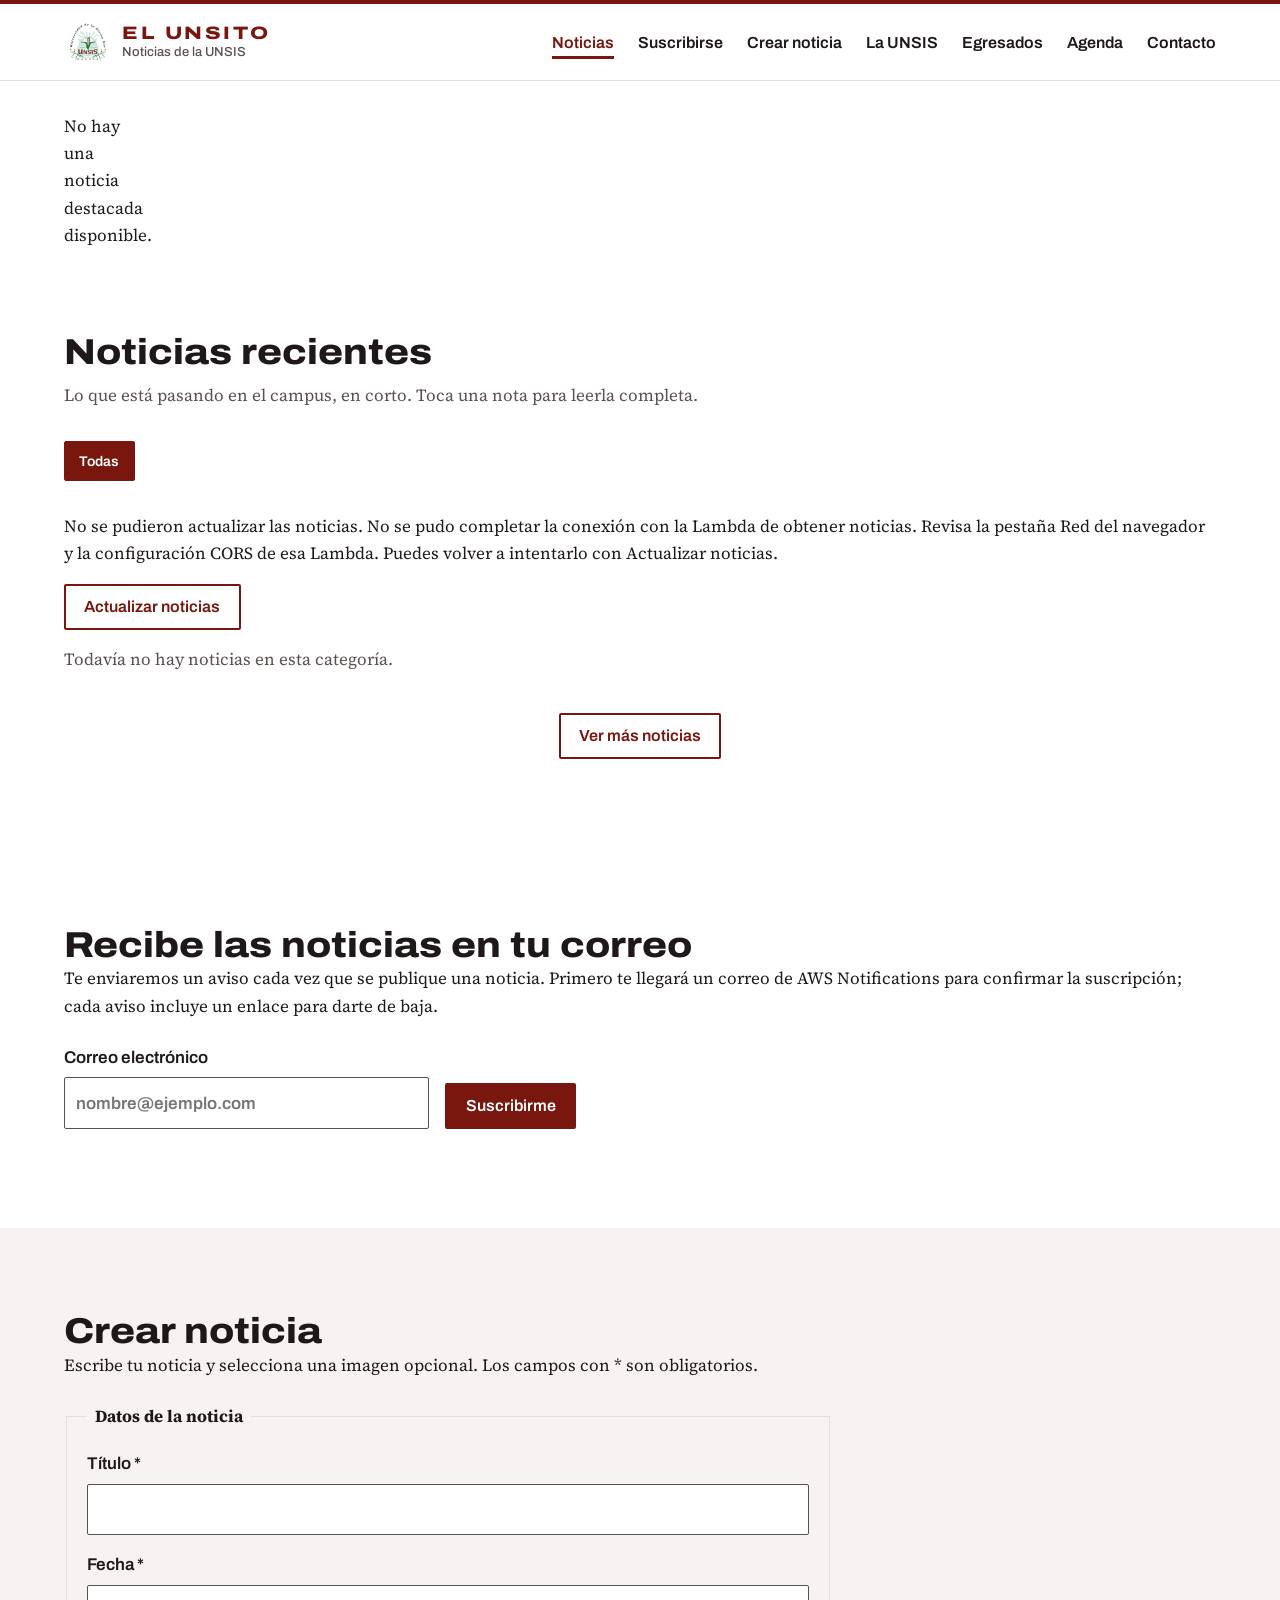
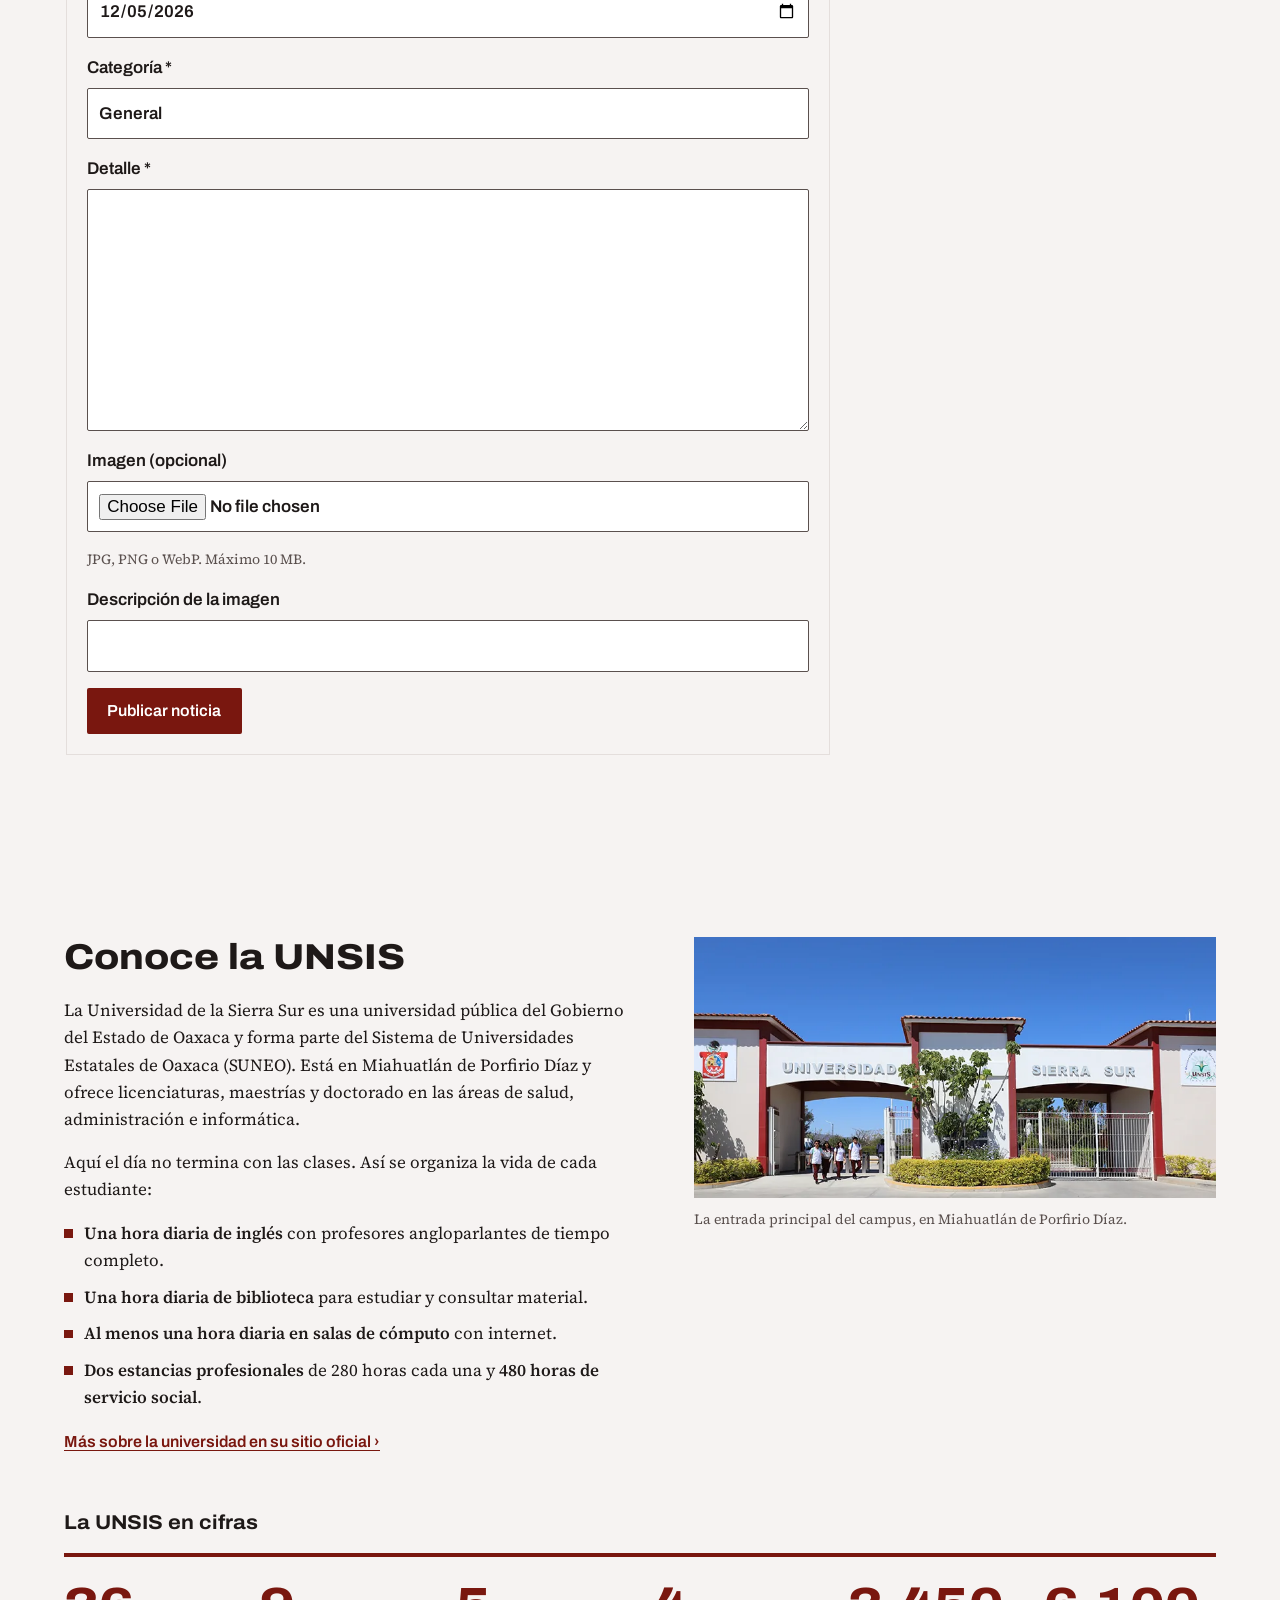
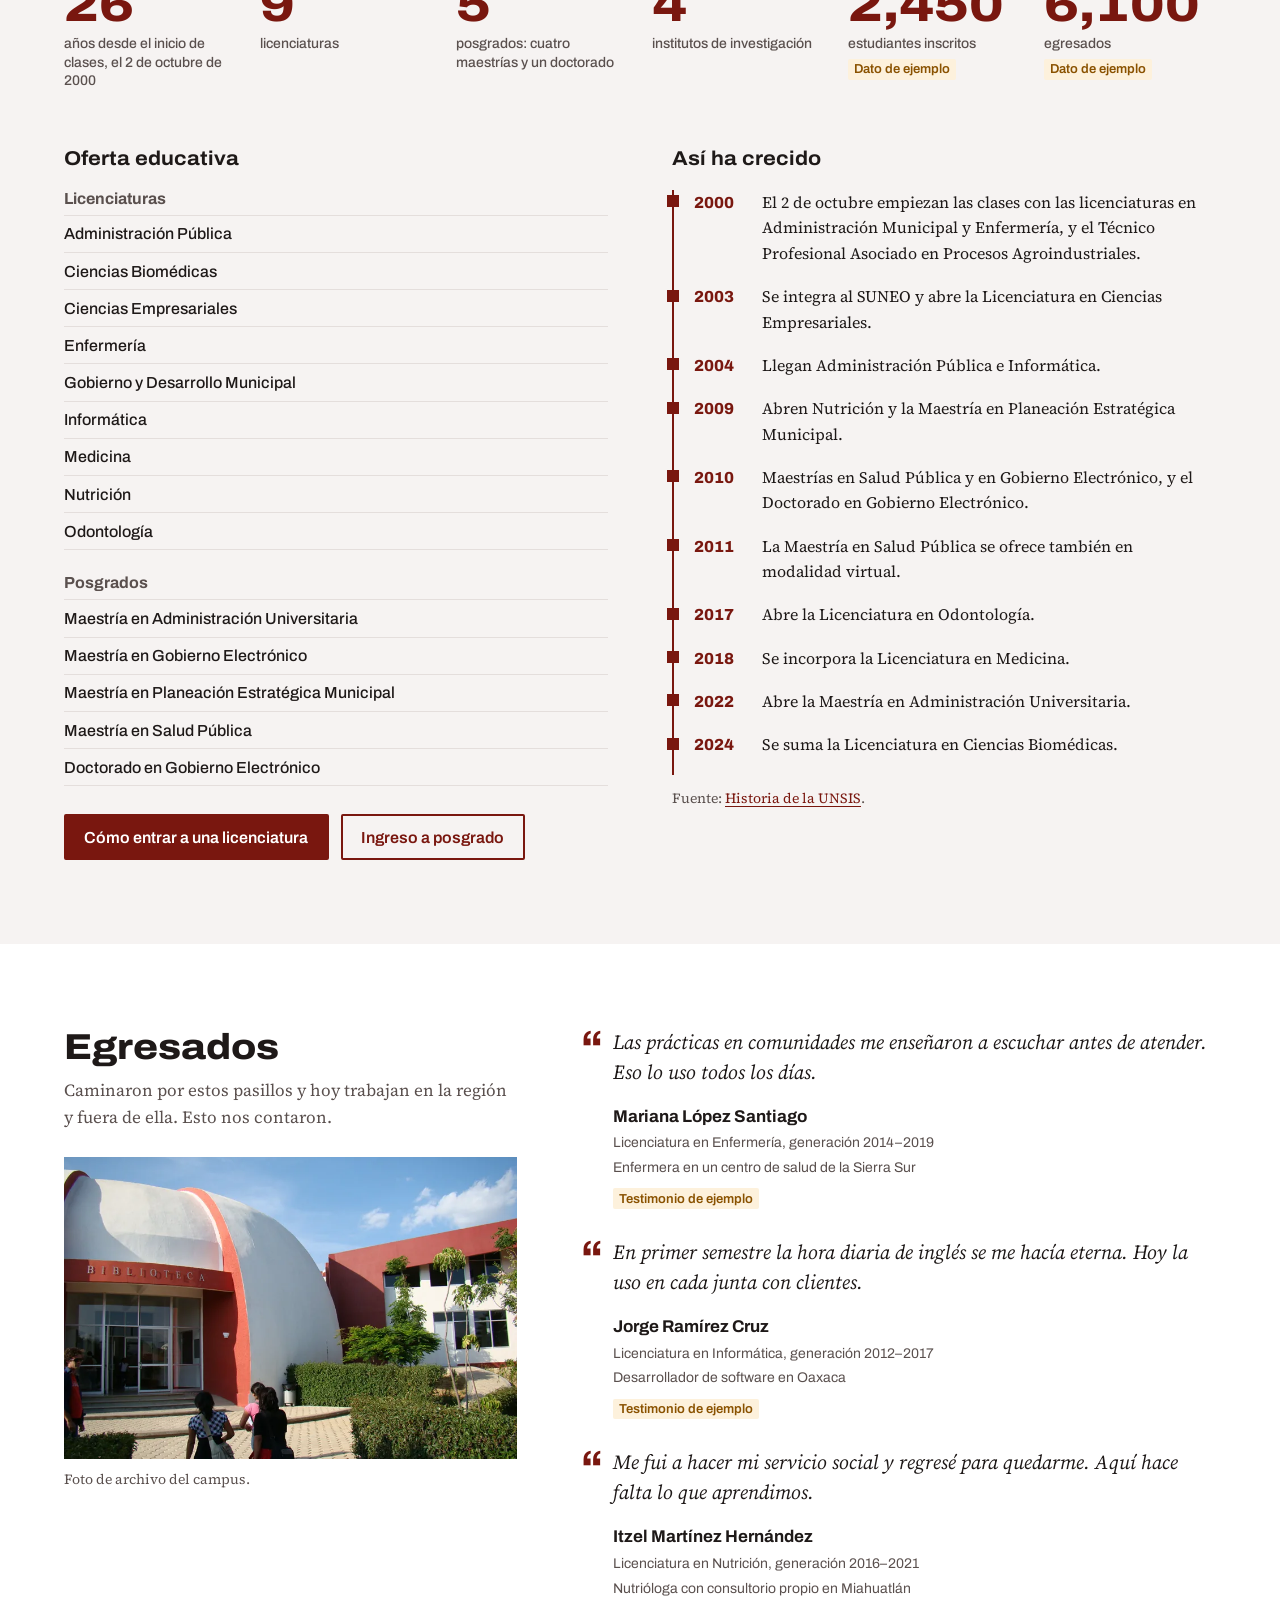
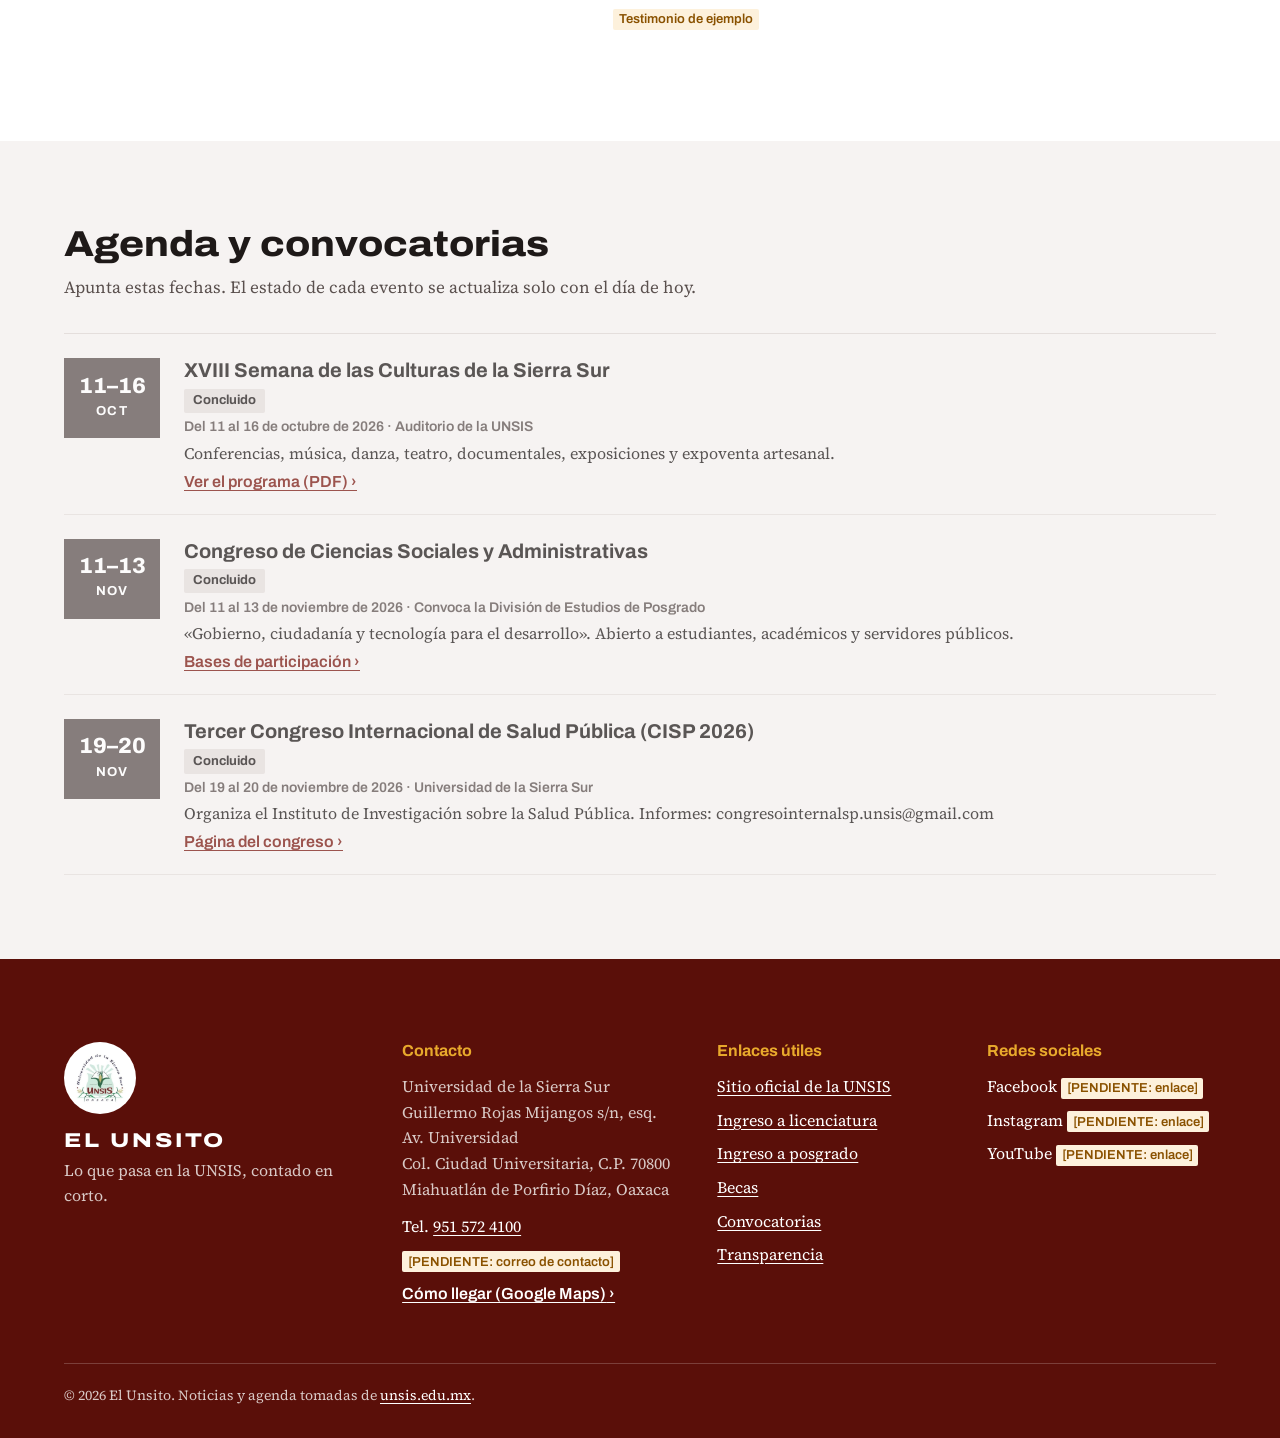
==== commit bf8272f7: "Sincroniza la suscripción por correo con SNS desde AWS Trae el código desplegado: sección de suscrip" ====
--- a/index.html
+++ b/index.html
@@ -15,7 +15,7 @@
 
   <!-- Marca que JavaScript está disponible (el menú móvil solo se oculta si hay JS) -->
   <script>document.documentElement.classList.add('js');</script>
-  <script src="js/main.js?v=noticias-compatibilidad-6" defer></script>
+  <script src="js/main.js?v=noticias-sns-1" defer></script>
 </head>
 <body>
   <a class="saltar" href="#contenido">Saltar al contenido</a>
@@ -41,6 +41,7 @@
       <nav class="navegacion" id="menu-principal" aria-label="Principal">
         <ul class="navegacion__lista">
           <li><a class="navegacion__enlace" href="#noticias">Noticias</a></li>
+          <li><a class="navegacion__enlace" href="#suscribirse">Suscribirse</a></li>
           <li><a class="navegacion__enlace" href="#crear-noticia">Crear noticia</a></li>
           <li><a class="navegacion__enlace" href="#unsis">La UNSIS</a></li>
           <li><a class="navegacion__enlace" href="#egresados">Egresados</a></li>
@@ -80,6 +81,19 @@
         <div class="noticias__mas">
           <button class="boton boton--contorno" type="button" id="ver-mas" hidden>Ver más noticias</button>
         </div>
+      </div>
+    </section>
+
+    <!-- ========== SUSCRIPCIÓN POR CORREO (Amazon SNS) ========== -->
+    <section class="seccion suscripcion" id="suscribirse" aria-labelledby="suscripcion-titulo">
+      <div class="contenedor">
+        <h2 class="seccion__titulo" id="suscripcion-titulo">Recibe las noticias en tu correo</h2>
+        <p>Te enviaremos un aviso cada vez que se publique una noticia. Primero te llegará un correo de AWS Notifications para confirmar la suscripción; cada aviso incluye un enlace para darte de baja.</p>
+        <form id="formulario-suscripcion" class="formulario-noticia formulario-suscripcion" novalidate>
+          <label>Correo electrónico<input name="correo" type="email" required maxlength="254" autocomplete="email" inputmode="email" placeholder="nombre@ejemplo.com"></label>
+          <button class="boton" type="submit">Suscribirme</button>
+          <p id="suscripcion-estado" role="status" aria-live="polite"></p>
+        </form>
       </div>
     </section>
 
--- a/css/styles.css
+++ b/css/styles.css
@@ -766,6 +766,8 @@
 .formulario-noticia__ayuda { color: var(--piedra); font-size: var(--t-chico); }
 .formulario-noticia button { justify-self: start; }
 button:disabled { opacity: .6; cursor: wait; }
-#noticias-estado, #publicacion-estado { margin-block: 1rem; }
+#noticias-estado, #publicacion-estado, #suscripcion-estado { margin-block: 1rem; }
+.formulario-suscripcion { display: grid; gap: 1rem; max-width: 32rem; }
+@media (min-width: 40rem) { .formulario-suscripcion { grid-template-columns: 1fr auto; align-items: end; } .formulario-suscripcion #suscripcion-estado { grid-column: 1 / -1; margin-block: 0; } }
 #recargar-noticias { margin-bottom: 1rem; }
 @media (min-width: 40rem) { .formulario-noticia__fila { grid-template-columns: 1fr 1fr; } }
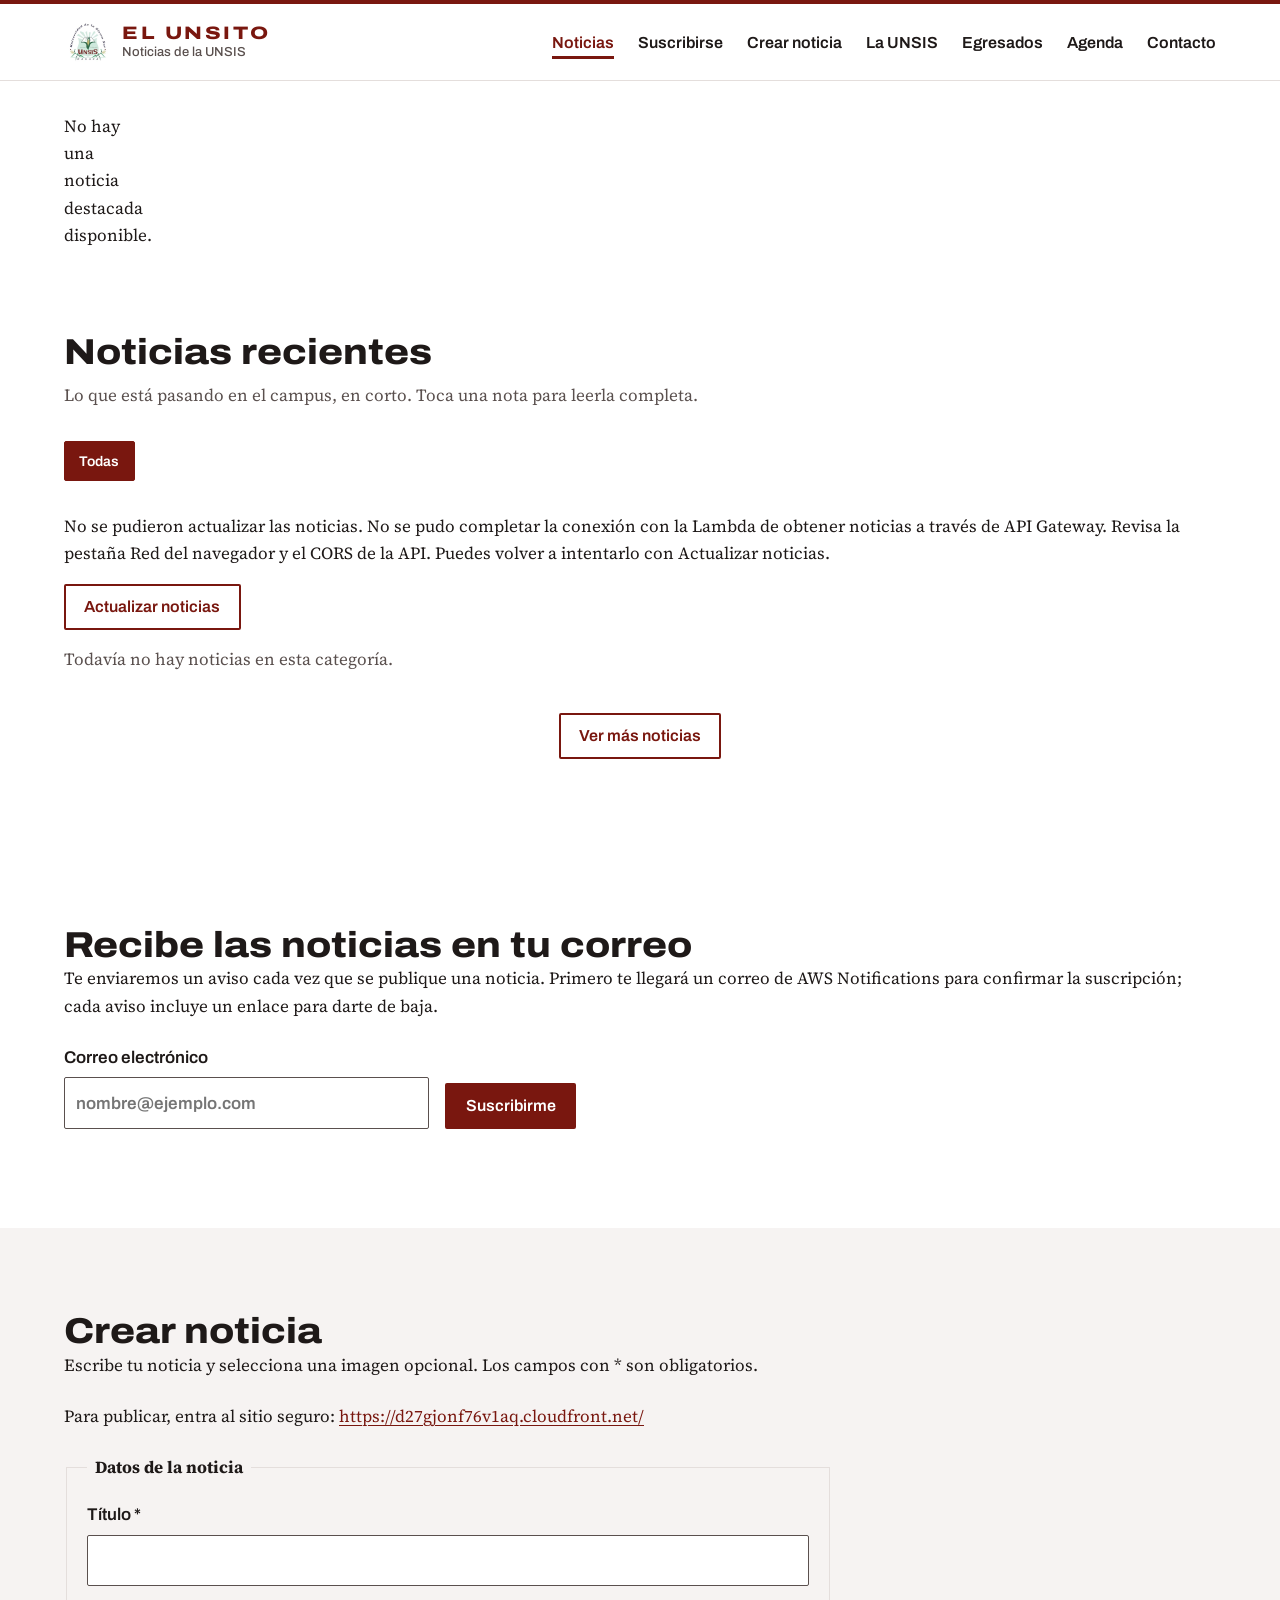
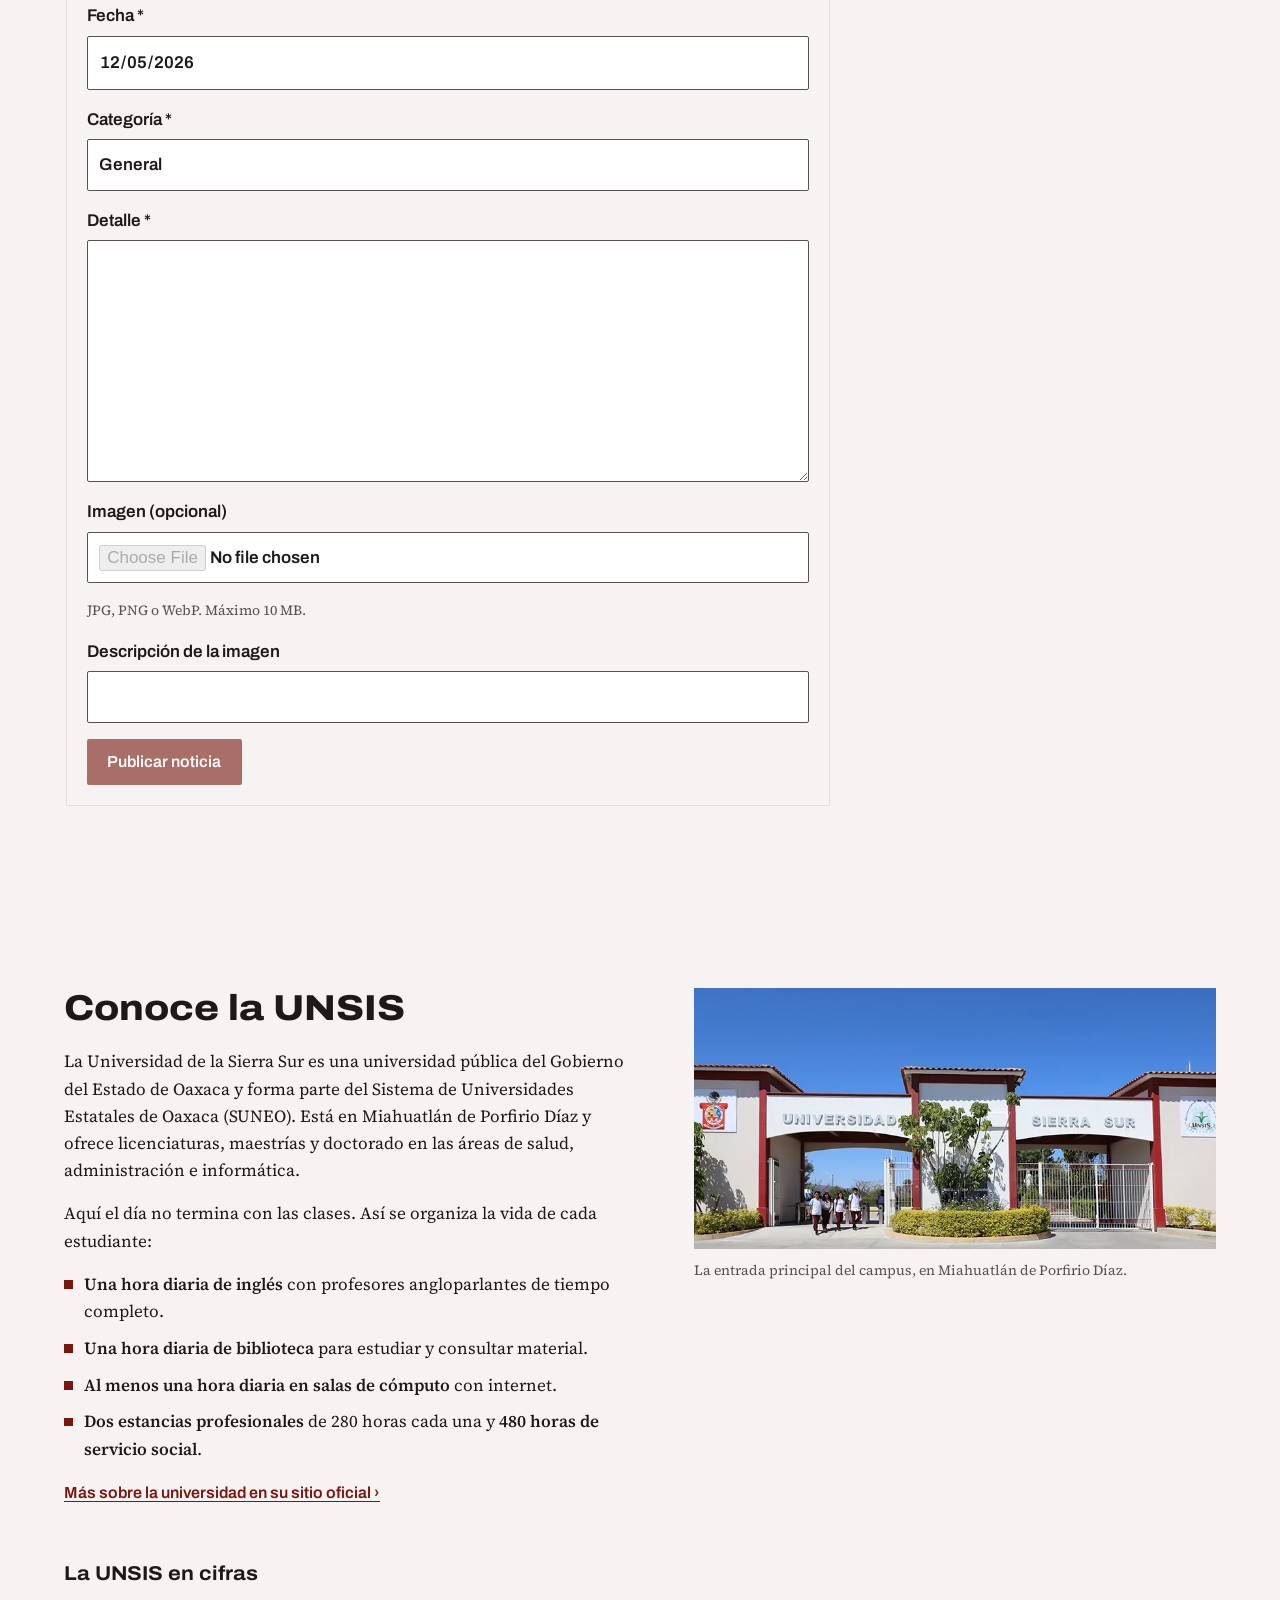
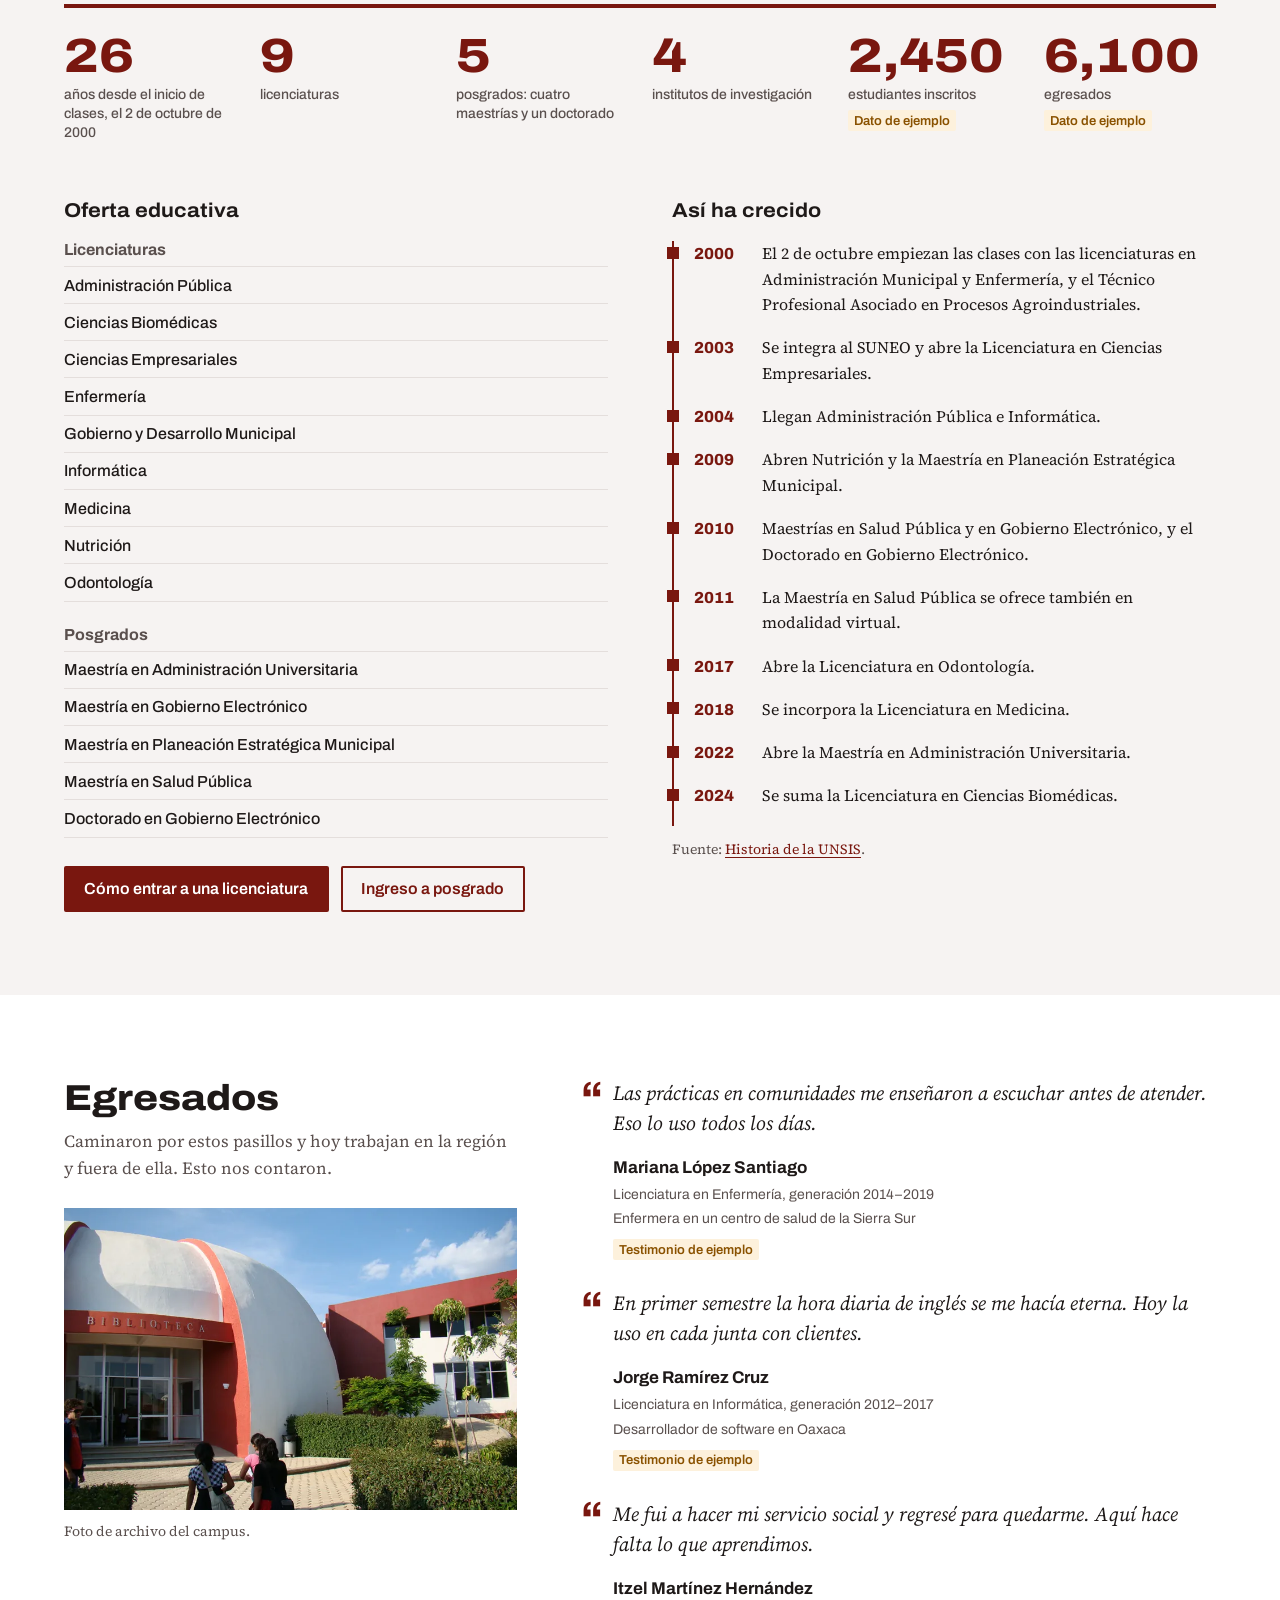
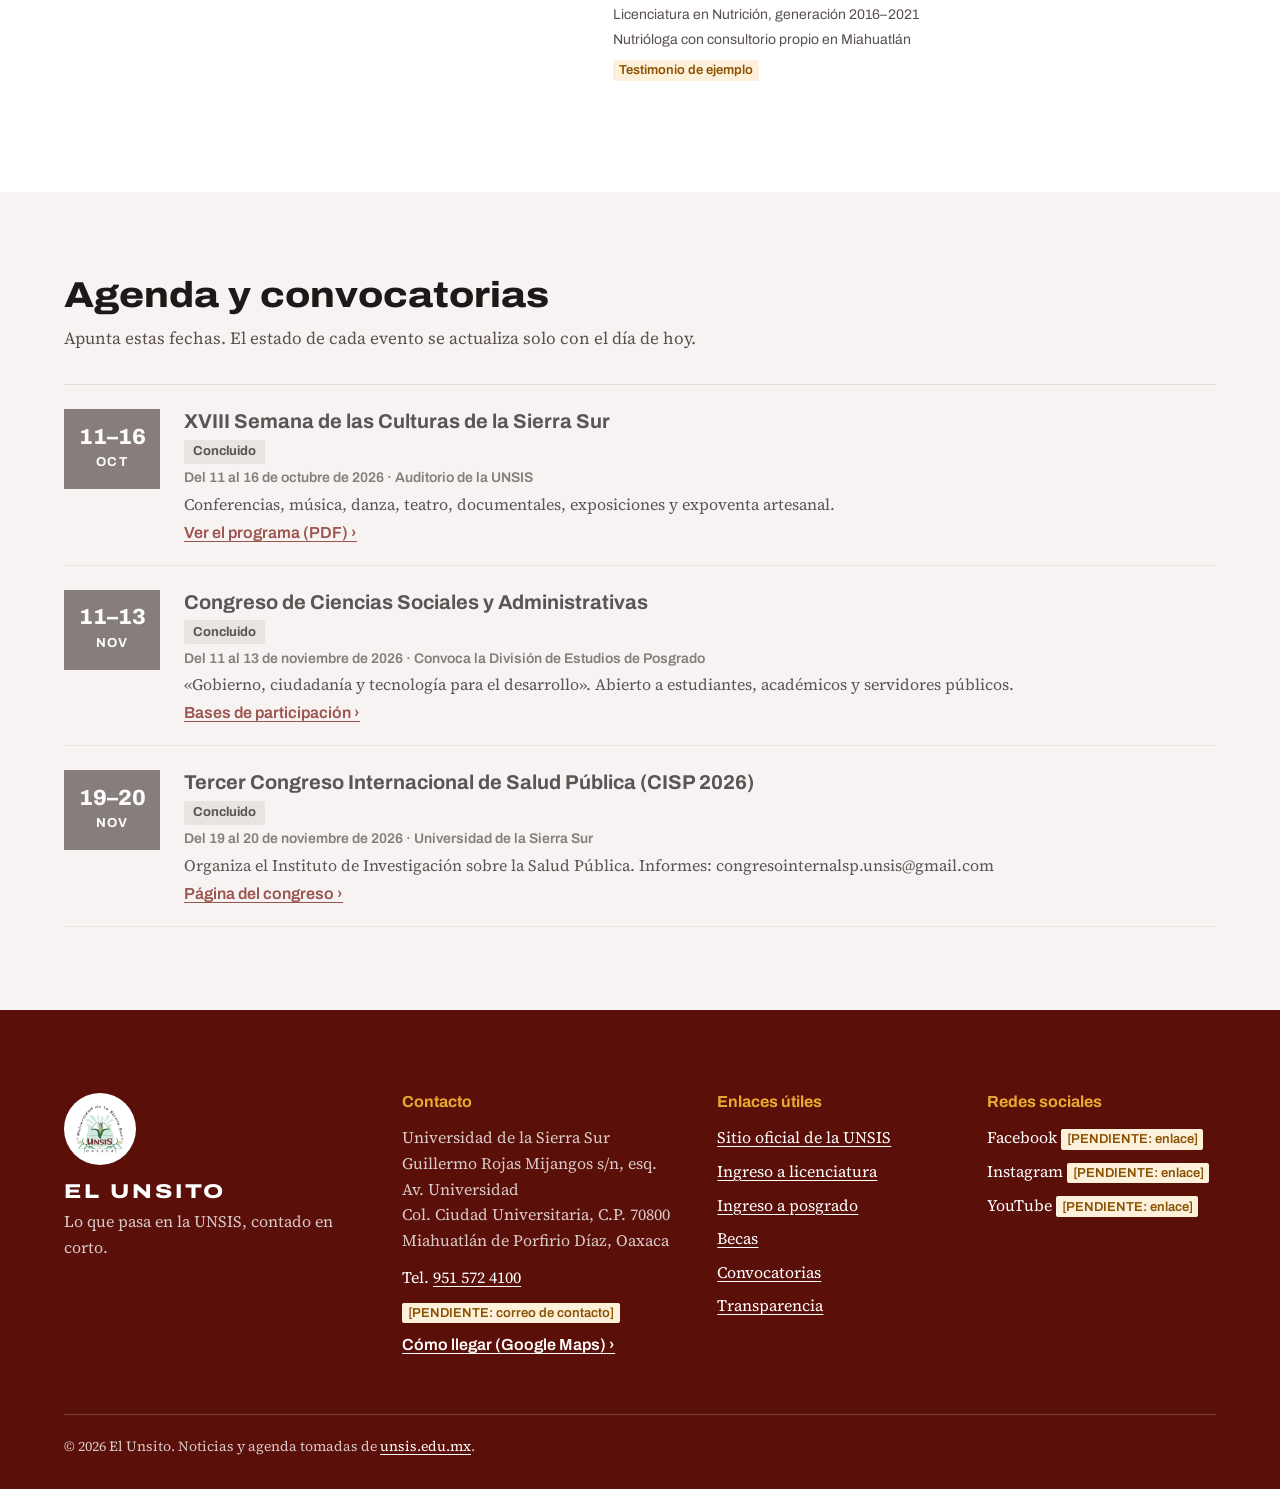
==== commit 37e47faa: "Sirve las Lambdas por API Gateway y protege la publicación con Cognito HTTP API gaceta-api (2ylmuzun" ====
--- a/index.html
+++ b/index.html
@@ -11,11 +11,11 @@
   <link rel="preconnect" href="https://fonts.googleapis.com">
   <link rel="preconnect" href="https://fonts.gstatic.com" crossorigin>
   <link rel="stylesheet" href="https://fonts.googleapis.com/css2?family=Archivo:wdth,wght@100..125,400..800&family=Source+Serif+4:ital,opsz,wght@0,8..60,400..700;1,8..60,400..700&display=swap">
-  <link rel="stylesheet" href="css/styles.css">
+  <link rel="stylesheet" href="css/styles.css?v=api-gateway-3">
 
   <!-- Marca que JavaScript está disponible (el menú móvil solo se oculta si hay JS) -->
   <script>document.documentElement.classList.add('js');</script>
-  <script src="js/main.js?v=noticias-sns-1" defer></script>
+  <script src="js/main.js?v=api-gateway-3" defer></script>
 </head>
 <body>
   <a class="saltar" href="#contenido">Saltar al contenido</a>
@@ -101,6 +101,12 @@
       <div class="contenedor">
         <h2 class="seccion__titulo" id="crear-titulo">Crear noticia</h2>
         <p>Escribe tu noticia y selecciona una imagen opcional. Los campos con * son obligatorios.</p>
+        <!-- Sesión del editor (Amazon Cognito). Ver INTEGRACION-API-GATEWAY.md, fase 5. -->
+        <div class="sesion-editor" id="sesion-editor">
+          <p id="sesion-estado" role="status" aria-live="polite">Solo el editor puede publicar.</p>
+          <button class="boton" type="button" id="iniciar-sesion" hidden>Iniciar sesión como editor</button>
+          <button class="boton boton--contorno" type="button" id="cerrar-sesion" hidden>Cerrar sesión</button>
+        </div>
         <form id="formulario-noticia" class="formulario-noticia">
           <fieldset id="campos-noticia">
             <legend>Datos de la noticia</legend>
--- a/css/styles.css
+++ b/css/styles.css
@@ -771,3 +771,9 @@
 @media (min-width: 40rem) { .formulario-suscripcion { grid-template-columns: 1fr auto; align-items: end; } .formulario-suscripcion #suscripcion-estado { grid-column: 1 / -1; margin-block: 0; } }
 #recargar-noticias { margin-bottom: 1rem; }
 @media (min-width: 40rem) { .formulario-noticia__fila { grid-template-columns: 1fr 1fr; } }
+
+/* Sesión del editor (Cognito) */
+.sesion-editor { display: flex; flex-wrap: wrap; gap: .75rem; align-items: center; margin-top: 1.5rem; max-width: 48rem; }
+.sesion-editor p { flex-basis: 100%; margin: 0; }
+.sesion-editor a { overflow-wrap: anywhere; }
+.sesion-editor .boton[hidden] { display: none; }
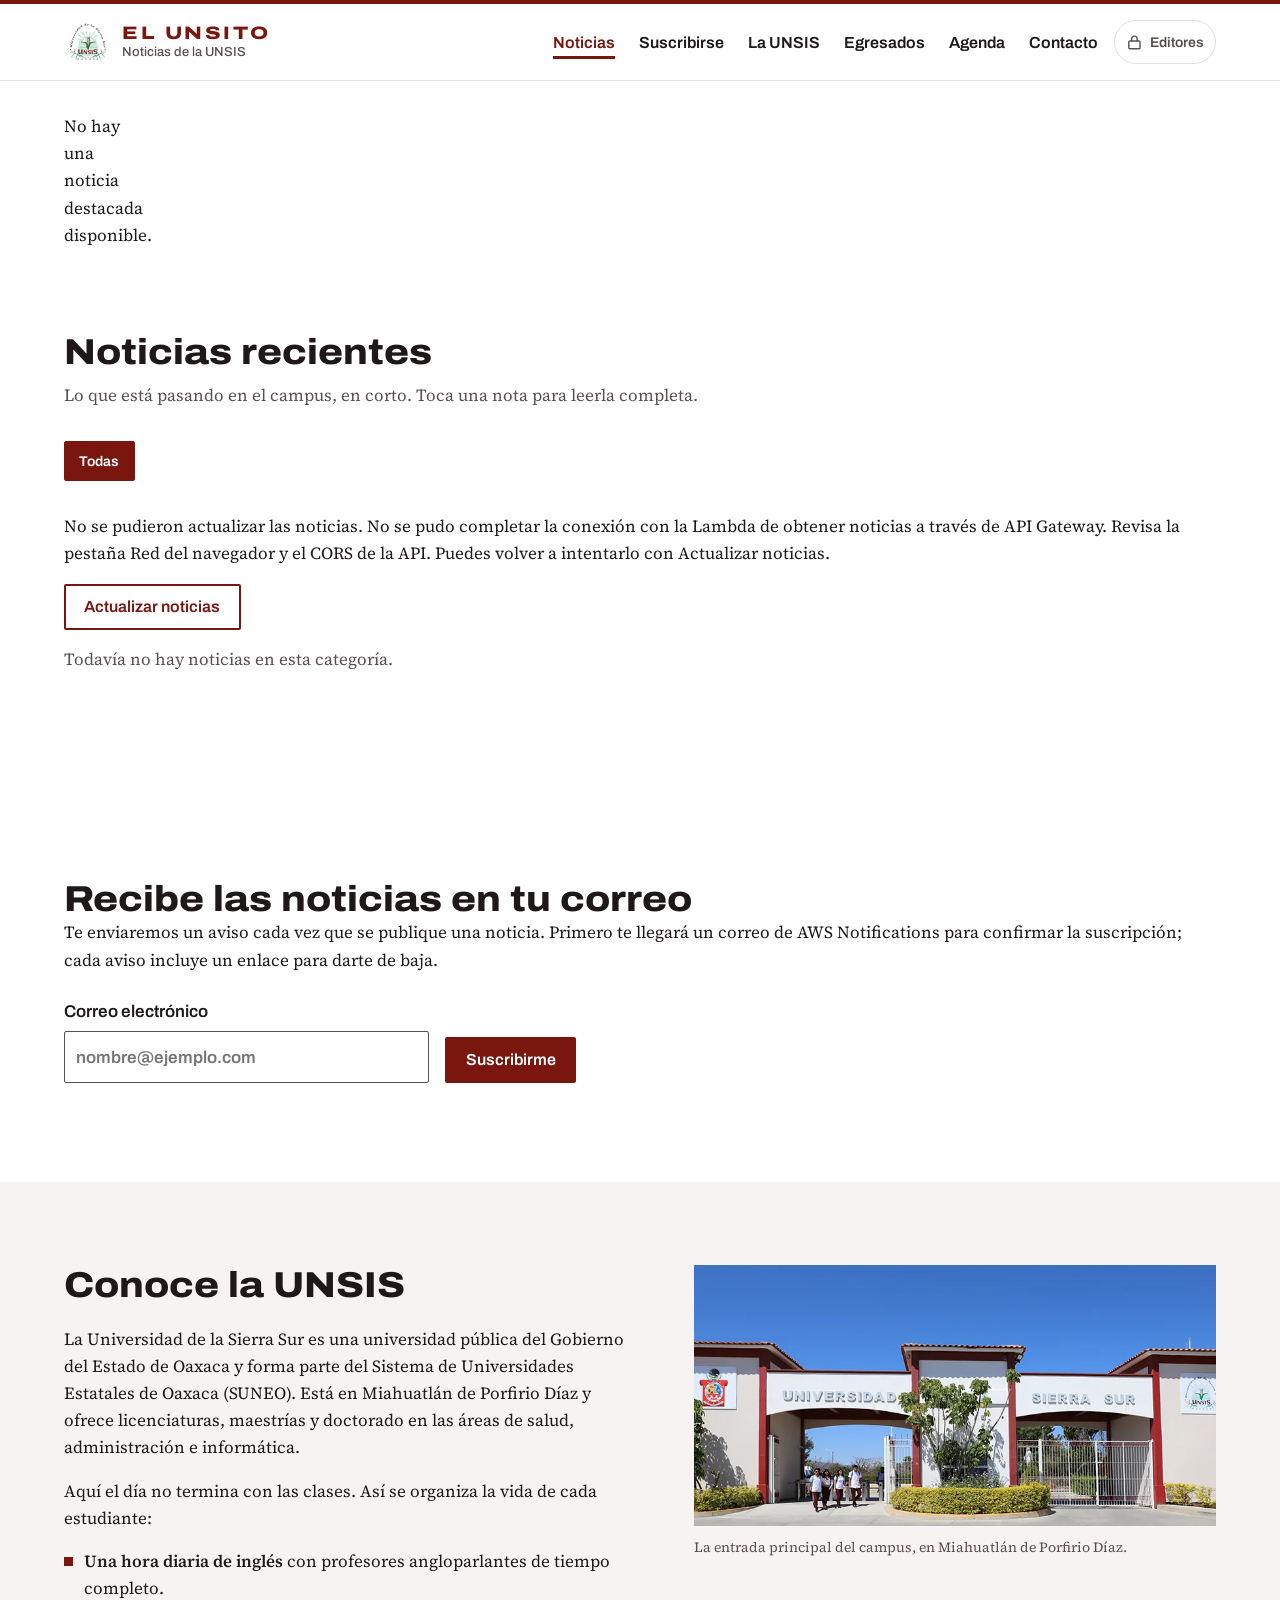
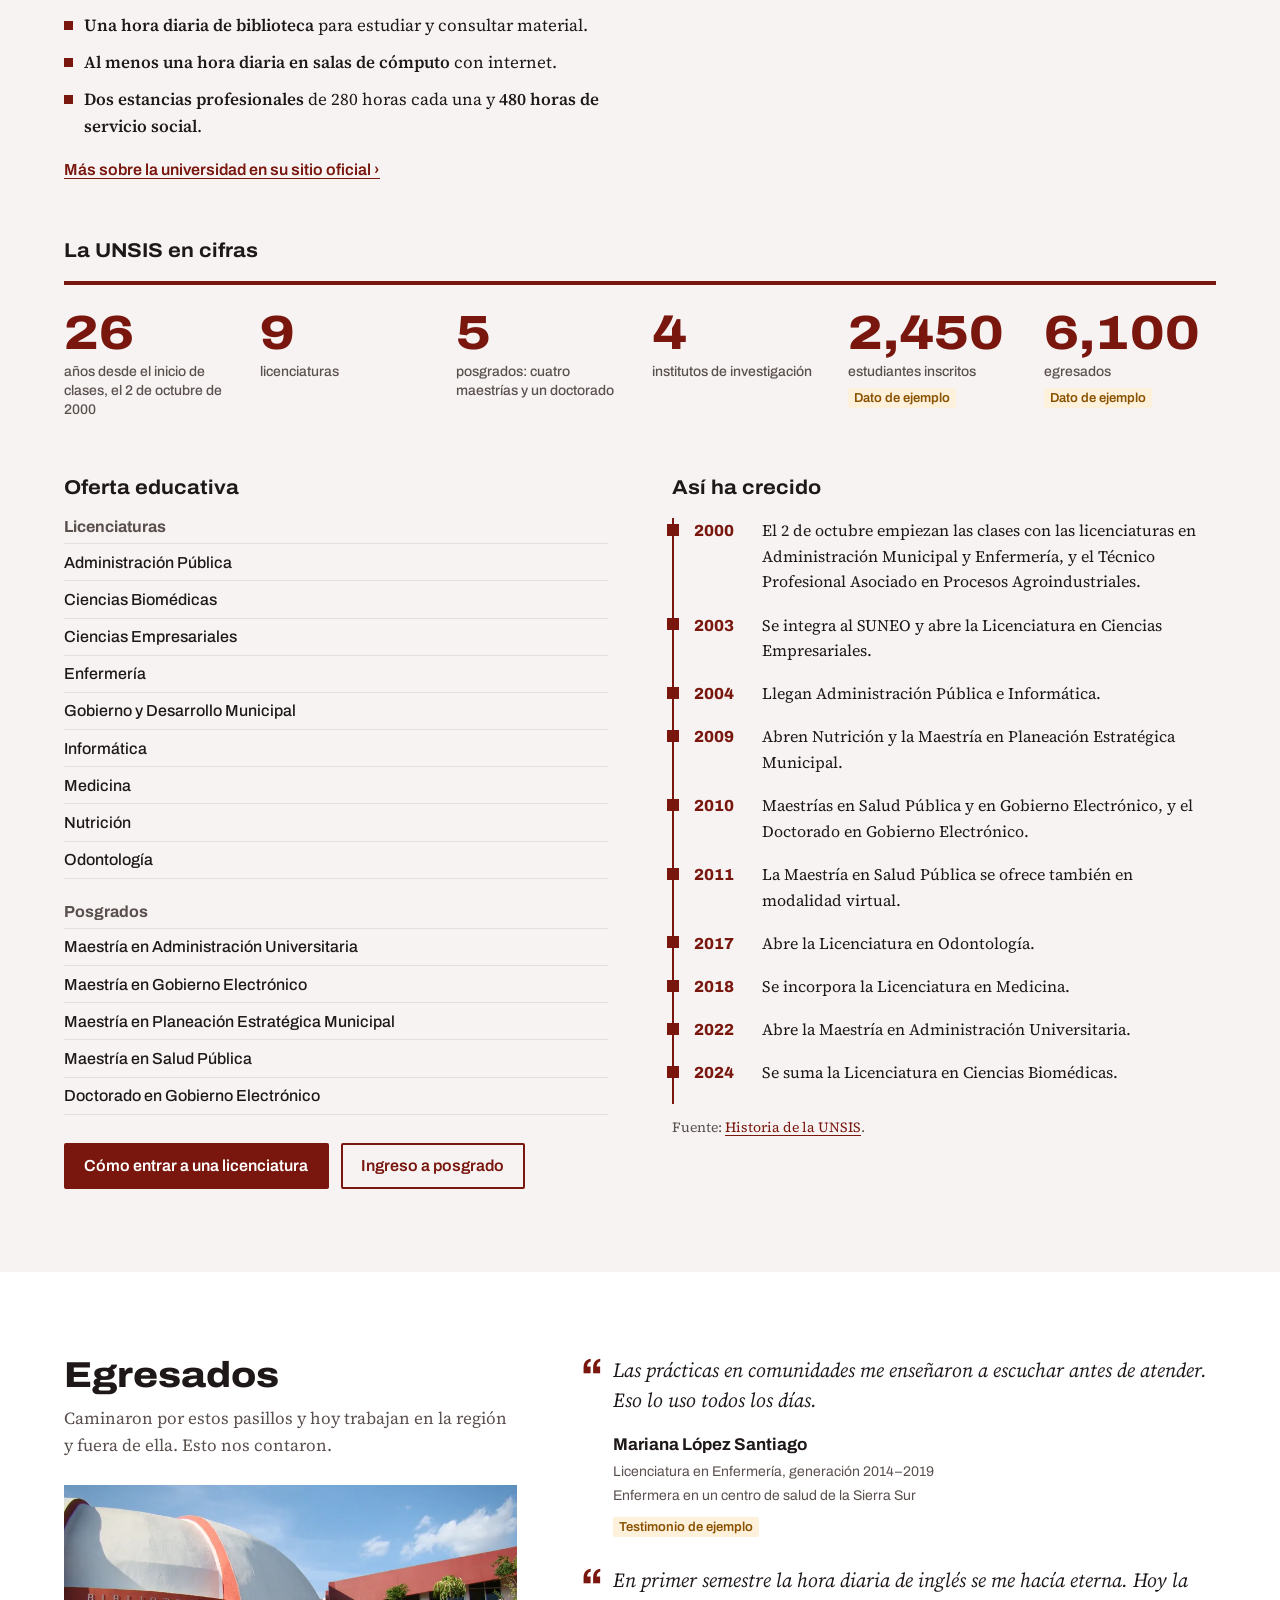
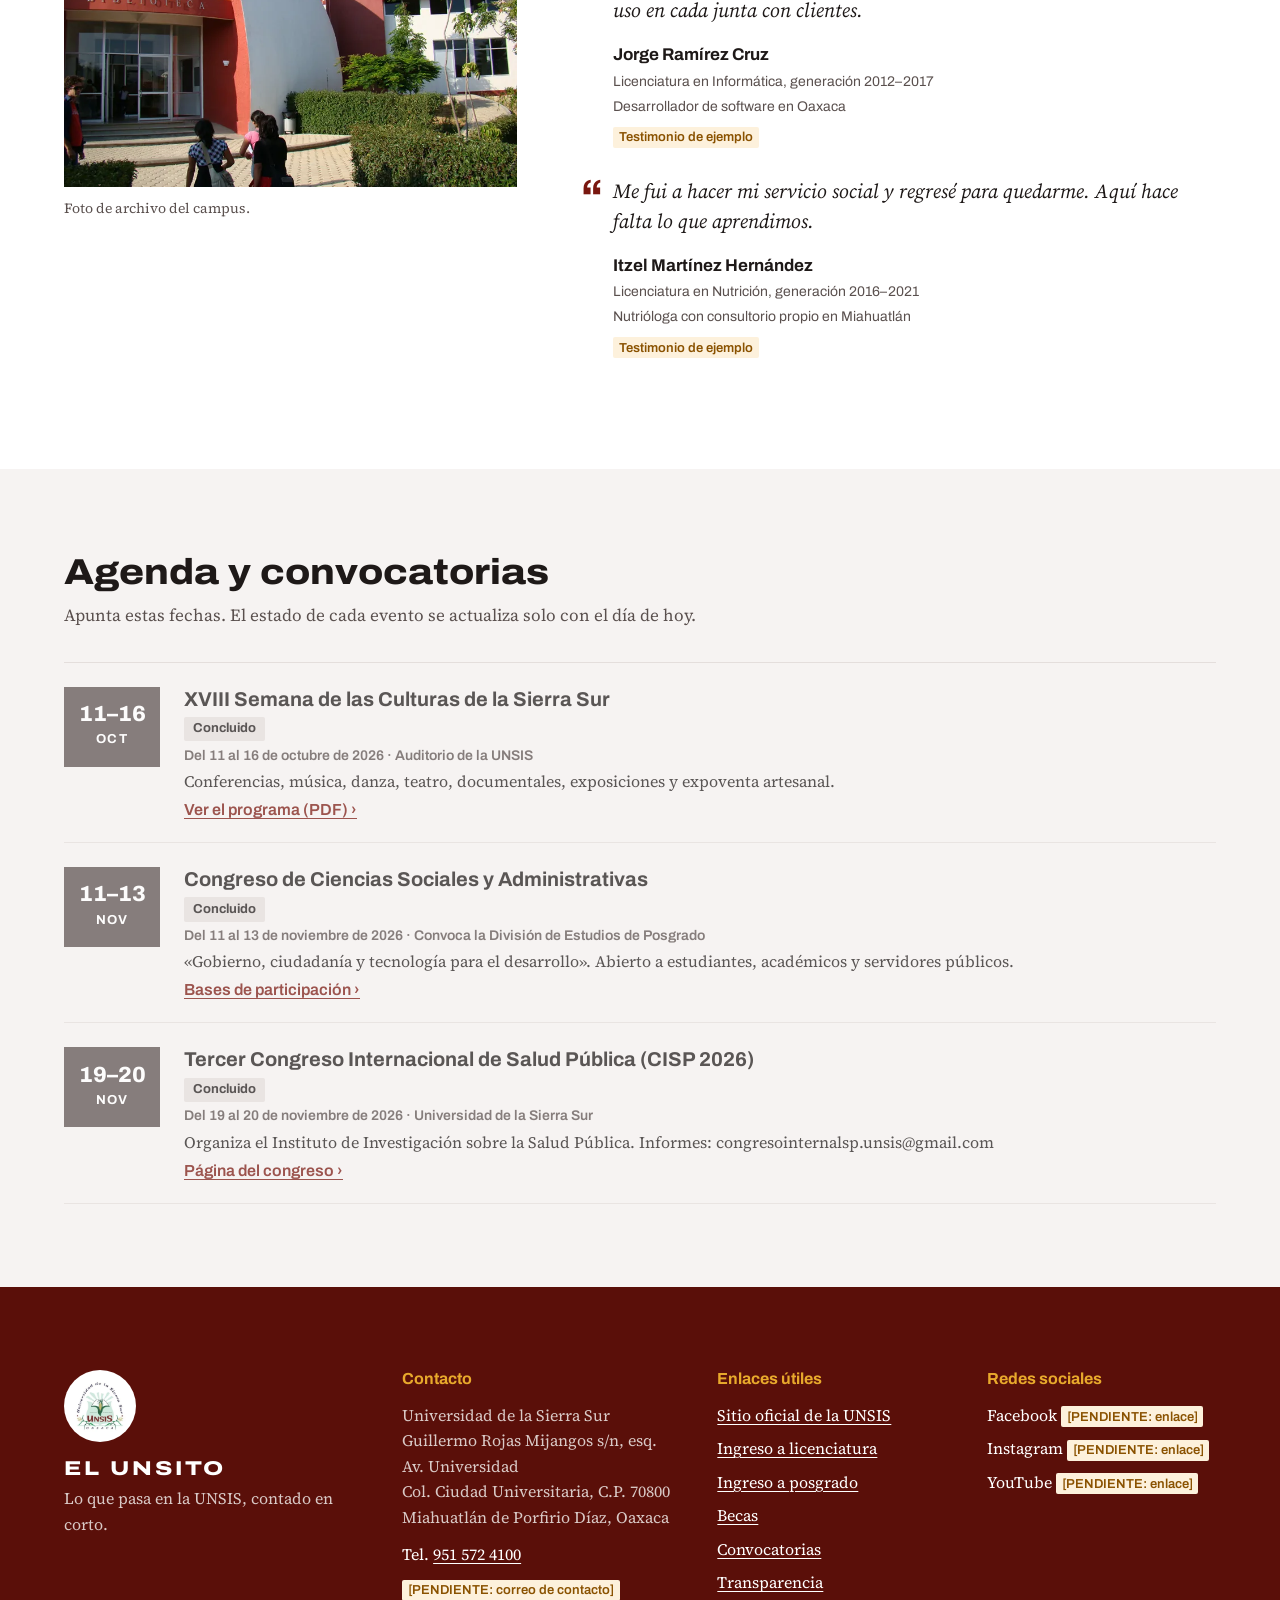
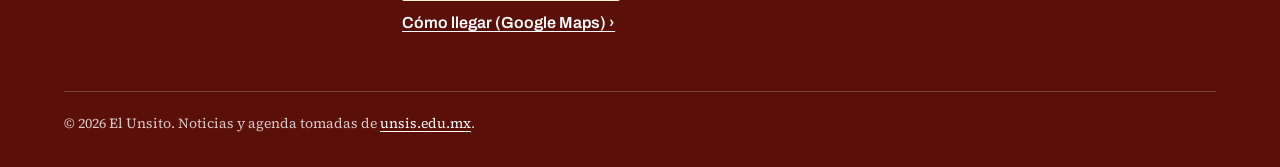
==== commit ef0837a8: "Mueve el acceso de editores al encabezado y agrega el modo editor Los lectores ya no ven «Crear noti" ====
--- a/index.html
+++ b/index.html
@@ -11,11 +11,11 @@
   <link rel="preconnect" href="https://fonts.googleapis.com">
   <link rel="preconnect" href="https://fonts.gstatic.com" crossorigin>
   <link rel="stylesheet" href="https://fonts.googleapis.com/css2?family=Archivo:wdth,wght@100..125,400..800&family=Source+Serif+4:ital,opsz,wght@0,8..60,400..700;1,8..60,400..700&display=swap">
-  <link rel="stylesheet" href="css/styles.css?v=api-gateway-3">
+  <link rel="stylesheet" href="css/styles.css?v=modo-editor-1">
 
   <!-- Marca que JavaScript está disponible (el menú móvil solo se oculta si hay JS) -->
   <script>document.documentElement.classList.add('js');</script>
-  <script src="js/main.js?v=api-gateway-3" defer></script>
+  <script src="js/main.js?v=modo-editor-1" defer></script>
 </head>
 <body>
   <a class="saltar" href="#contenido">Saltar al contenido</a>
@@ -33,6 +33,30 @@
         </a>
       </h1>
 
+      <!-- Acceso de editores (Amazon Cognito). Ver INTEGRACION-API-GATEWAY.md, fase 5. -->
+      <div class="cuenta-editor">
+        <button class="acceso-boton" type="button" id="iniciar-sesion" aria-label="Acceso para editores" hidden>
+          <svg viewBox="0 0 24 24" fill="none" stroke="currentColor" stroke-width="2" stroke-linecap="round" stroke-linejoin="round" aria-hidden="true"><rect x="4" y="10" width="16" height="11" rx="1.5"/><path d="M8 10V7a4 4 0 0 1 8 0v3"/></svg>
+          <span class="acceso-boton__texto">Editores</span>
+        </button>
+        <a class="acceso-boton" id="ir-sitio-seguro" href="https://d27gjonf76v1aq.cloudfront.net/" aria-label="Acceso para editores (sitio seguro)" title="Acceso para editores (sitio seguro)">
+          <svg viewBox="0 0 24 24" fill="none" stroke="currentColor" stroke-width="2" stroke-linecap="round" stroke-linejoin="round" aria-hidden="true"><rect x="4" y="10" width="16" height="11" rx="1.5"/><path d="M8 10V7a4 4 0 0 1 8 0v3"/></svg>
+          <span class="acceso-boton__texto">Editores</span>
+        </a>
+        <div class="cuenta" id="cuenta-activa" hidden>
+          <button class="cuenta__chip" type="button" id="cuenta-boton" aria-expanded="false" aria-controls="cuenta-menu">
+            <span class="cuenta__inicial" id="cuenta-inicial" aria-hidden="true">E</span>
+            <span class="cuenta__rol">Editor</span>
+          </button>
+          <div class="cuenta__menu" id="cuenta-menu" hidden>
+            <p class="cuenta__correo" id="cuenta-correo"></p>
+            <p class="cuenta__vence" id="cuenta-vence"></p>
+            <a class="cuenta__opcion" href="#crear-noticia">Crear noticia</a>
+            <button class="cuenta__opcion" type="button" id="cerrar-sesion">Cerrar sesión</button>
+          </div>
+        </div>
+      </div>
+
       <button class="menu-boton" type="button" aria-expanded="false" aria-controls="menu-principal">
         <span class="menu-boton__icono" aria-hidden="true"></span>
         <span class="menu-boton__texto">Menú</span>
@@ -42,7 +66,7 @@
         <ul class="navegacion__lista">
           <li><a class="navegacion__enlace" href="#noticias">Noticias</a></li>
           <li><a class="navegacion__enlace" href="#suscribirse">Suscribirse</a></li>
-          <li><a class="navegacion__enlace" href="#crear-noticia">Crear noticia</a></li>
+          <li class="solo-editor"><a class="navegacion__enlace" href="#crear-noticia">Crear noticia</a></li>
           <li><a class="navegacion__enlace" href="#unsis">La UNSIS</a></li>
           <li><a class="navegacion__enlace" href="#egresados">Egresados</a></li>
           <li><a class="navegacion__enlace" href="#agenda">Agenda</a></li>
@@ -50,7 +74,25 @@
         </ul>
       </nav>
     </div>
+
+    <!-- Franja del modo editor: solo se ve con sesión de editor -->
+    <div class="franja-editor solo-editor">
+      <div class="contenedor franja-editor__barra">
+        <span class="franja-editor__sello">Modo editor</span>
+        <span class="franja-editor__texto">Lo que publiques aparece en el sitio y se avisa a los suscriptores.</span>
+        <a class="franja-editor__enlace" href="#crear-noticia">Crear noticia</a>
+      </div>
+    </div>
   </header>
+
+  <!-- Avisos de la sesión de editor (vencimiento, errores de inicio de sesión) -->
+  <div class="aviso-editor" id="aviso-editor" role="status" aria-live="polite" hidden>
+    <p class="aviso-editor__texto" id="aviso-editor-texto"></p>
+    <div class="aviso-editor__acciones">
+      <button class="boton" type="button" id="aviso-iniciar">Iniciar sesión</button>
+      <button class="boton boton--contorno" type="button" id="aviso-cerrar">Cerrar</button>
+    </div>
+  </div>
 
   <main id="contenido" tabindex="-1">
 
@@ -97,16 +139,10 @@
       </div>
     </section>
 
-    <section class="seccion seccion--cal" id="crear-noticia" aria-labelledby="crear-titulo">
+    <section class="seccion seccion--cal solo-editor" id="crear-noticia" aria-labelledby="crear-titulo">
       <div class="contenedor">
         <h2 class="seccion__titulo" id="crear-titulo">Crear noticia</h2>
         <p>Escribe tu noticia y selecciona una imagen opcional. Los campos con * son obligatorios.</p>
-        <!-- Sesión del editor (Amazon Cognito). Ver INTEGRACION-API-GATEWAY.md, fase 5. -->
-        <div class="sesion-editor" id="sesion-editor">
-          <p id="sesion-estado" role="status" aria-live="polite">Solo el editor puede publicar.</p>
-          <button class="boton" type="button" id="iniciar-sesion" hidden>Iniciar sesión como editor</button>
-          <button class="boton boton--contorno" type="button" id="cerrar-sesion" hidden>Cerrar sesión</button>
-        </div>
         <form id="formulario-noticia" class="formulario-noticia">
           <fieldset id="campos-noticia">
             <legend>Datos de la noticia</legend>
--- a/css/styles.css
+++ b/css/styles.css
@@ -772,8 +772,91 @@
 #recargar-noticias { margin-bottom: 1rem; }
 @media (min-width: 40rem) { .formulario-noticia__fila { grid-template-columns: 1fr 1fr; } }
 
-/* Sesión del editor (Cognito) */
-.sesion-editor { display: flex; flex-wrap: wrap; gap: .75rem; align-items: center; margin-top: 1.5rem; max-width: 48rem; }
-.sesion-editor p { flex-basis: 100%; margin: 0; }
-.sesion-editor a { overflow-wrap: anywhere; }
-.sesion-editor .boton[hidden] { display: none; }
+/* ==========================================================================
+   Acceso y modo editor (Cognito)
+   ========================================================================== */
+[hidden] { display: none !important; }  /* .boton y otros fijan display: el atributo hidden debe ganar */
+html:not(.modo-editor) .solo-editor { display: none !important; }
+
+/* Botón «Editores» del encabezado: discreto, para no competir con la navegación de lectores */
+.cuenta-editor { position: relative; display: flex; align-items: center; margin-left: auto; }
+.acceso-boton {
+  display: inline-flex; align-items: center; gap: .45rem;
+  min-height: 2.75rem; padding: .45rem .7rem;
+  border: 1px solid var(--linea); border-radius: 999px;
+  background: var(--blanco); color: var(--piedra);
+  font: 600 var(--t-chico) var(--fuente-titulos); text-decoration: none; cursor: pointer;
+  transition: color var(--transicion), border-color var(--transicion);
+}
+.acceso-boton:hover { color: var(--rojo); border-color: var(--rojo); }
+.acceso-boton svg { width: 1.05rem; height: 1.05rem; flex: none; }
+.acceso-boton__texto { display: none; }
+
+/* Cuenta del editor: chip con inicial y menú desplegable */
+.cuenta { position: relative; }
+.cuenta__chip {
+  display: inline-flex; align-items: center; gap: .5rem;
+  min-height: 2.75rem; padding: .3rem .75rem .3rem .3rem;
+  border: 1px solid var(--rojo); border-radius: 999px;
+  background: var(--rojo-tenue); color: var(--rojo-profundo);
+  font: 700 var(--t-chico) var(--fuente-titulos); cursor: pointer;
+}
+.cuenta__chip::after { content: ""; width: .45rem; height: .45rem; border-right: 2px solid currentColor; border-bottom: 2px solid currentColor; transform: translateY(-2px) rotate(45deg); }
+.cuenta__chip[aria-expanded="true"]::after { transform: translateY(2px) rotate(-135deg); }
+.cuenta__inicial {
+  display: grid; place-items: center; width: 2rem; height: 2rem; border-radius: 50%;
+  background: var(--rojo); color: var(--blanco); font-weight: 800;
+}
+.cuenta__rol { display: none; }
+.cuenta__menu {
+  position: absolute; right: 0; top: calc(100% + .5rem); z-index: 60;
+  display: grid; width: min(18rem, calc(100vw - 2 * var(--margen-lateral)));
+  padding: .5rem 0; background: var(--blanco);
+  border: 1px solid var(--linea); border-top: 4px solid var(--maiz);
+  box-shadow: 0 18px 36px -20px rgb(30 25 24 / .5);
+}
+.cuenta__correo { margin: 0; padding: .5rem 1rem 0; font: 700 var(--t-chico) var(--fuente-titulos); color: var(--tinta); overflow-wrap: anywhere; }
+.cuenta__vence { margin: 0; padding: .15rem 1rem .6rem; font-size: var(--t-mini); color: var(--piedra); border-bottom: 1px solid var(--linea); }
+.cuenta__opcion {
+  display: block; width: 100%; padding: .7rem 1rem; border: 0; background: none; text-align: left;
+  font: 600 var(--t-ui) var(--fuente-titulos); color: var(--tinta); text-decoration: none; cursor: pointer;
+}
+.cuenta__opcion:hover { background: var(--cal); color: var(--rojo); }
+
+/* Modo editor: cornisa en maíz y franja fija bajo el encabezado */
+.modo-editor { scroll-padding-top: calc(var(--alto-encabezado) + 3.5rem); }
+.modo-editor .encabezado { border-top-color: var(--maiz); }
+.franja-editor { background: var(--rojo-profundo); color: var(--blanco); }
+.franja-editor__barra { display: flex; flex-wrap: wrap; align-items: center; gap: .35rem 1rem; padding-block: .5rem; font: 500 var(--t-chico) var(--fuente-titulos); }
+.franja-editor__sello {
+  padding: .15rem .55rem; border-radius: var(--radio);
+  background: var(--maiz); color: var(--tinta);
+  font-weight: 800; font-size: var(--t-mini); letter-spacing: .08em; text-transform: uppercase;
+}
+.franja-editor__texto { color: var(--sobre-rojo-tenue); display: none; }
+.franja-editor__enlace { margin-left: auto; color: var(--blanco); font-weight: 700; }
+.franja-editor__enlace:hover { color: var(--maiz); }
+
+/* Aviso flotante (sesión vencida, errores de inicio de sesión) */
+.aviso-editor {
+  position: fixed; z-index: 70; right: var(--margen-lateral); bottom: var(--margen-lateral);
+  display: grid; gap: .75rem; width: min(24rem, calc(100vw - 2 * var(--margen-lateral)));
+  padding: 1rem 1.15rem; background: var(--blanco);
+  border: 1px solid var(--linea); border-left: 5px solid var(--aviso);
+  box-shadow: 0 18px 40px -18px rgb(30 25 24 / .55);
+}
+.aviso-editor__texto { margin: 0; color: var(--tinta); font-size: var(--t-chico); }
+.aviso-editor__acciones { display: flex; flex-wrap: wrap; gap: .5rem; }
+
+/* En celular el chip no está en el borde (a su derecha va «Menú»): el menú se ancla a la ventana */
+@media (max-width: 47.99rem) {
+  .cuenta__menu { position: fixed; top: calc(var(--alto-encabezado) + 4px + .35rem); right: var(--margen-lateral); }
+}
+@media (min-width: 40rem) {
+  .acceso-boton__texto, .cuenta__rol { display: inline; }
+  .franja-editor__texto { display: inline; }
+}
+@media (min-width: 48rem) {
+  .navegacion { margin-left: auto; }
+  .cuenta-editor { order: 3; margin-left: 0; }
+}
